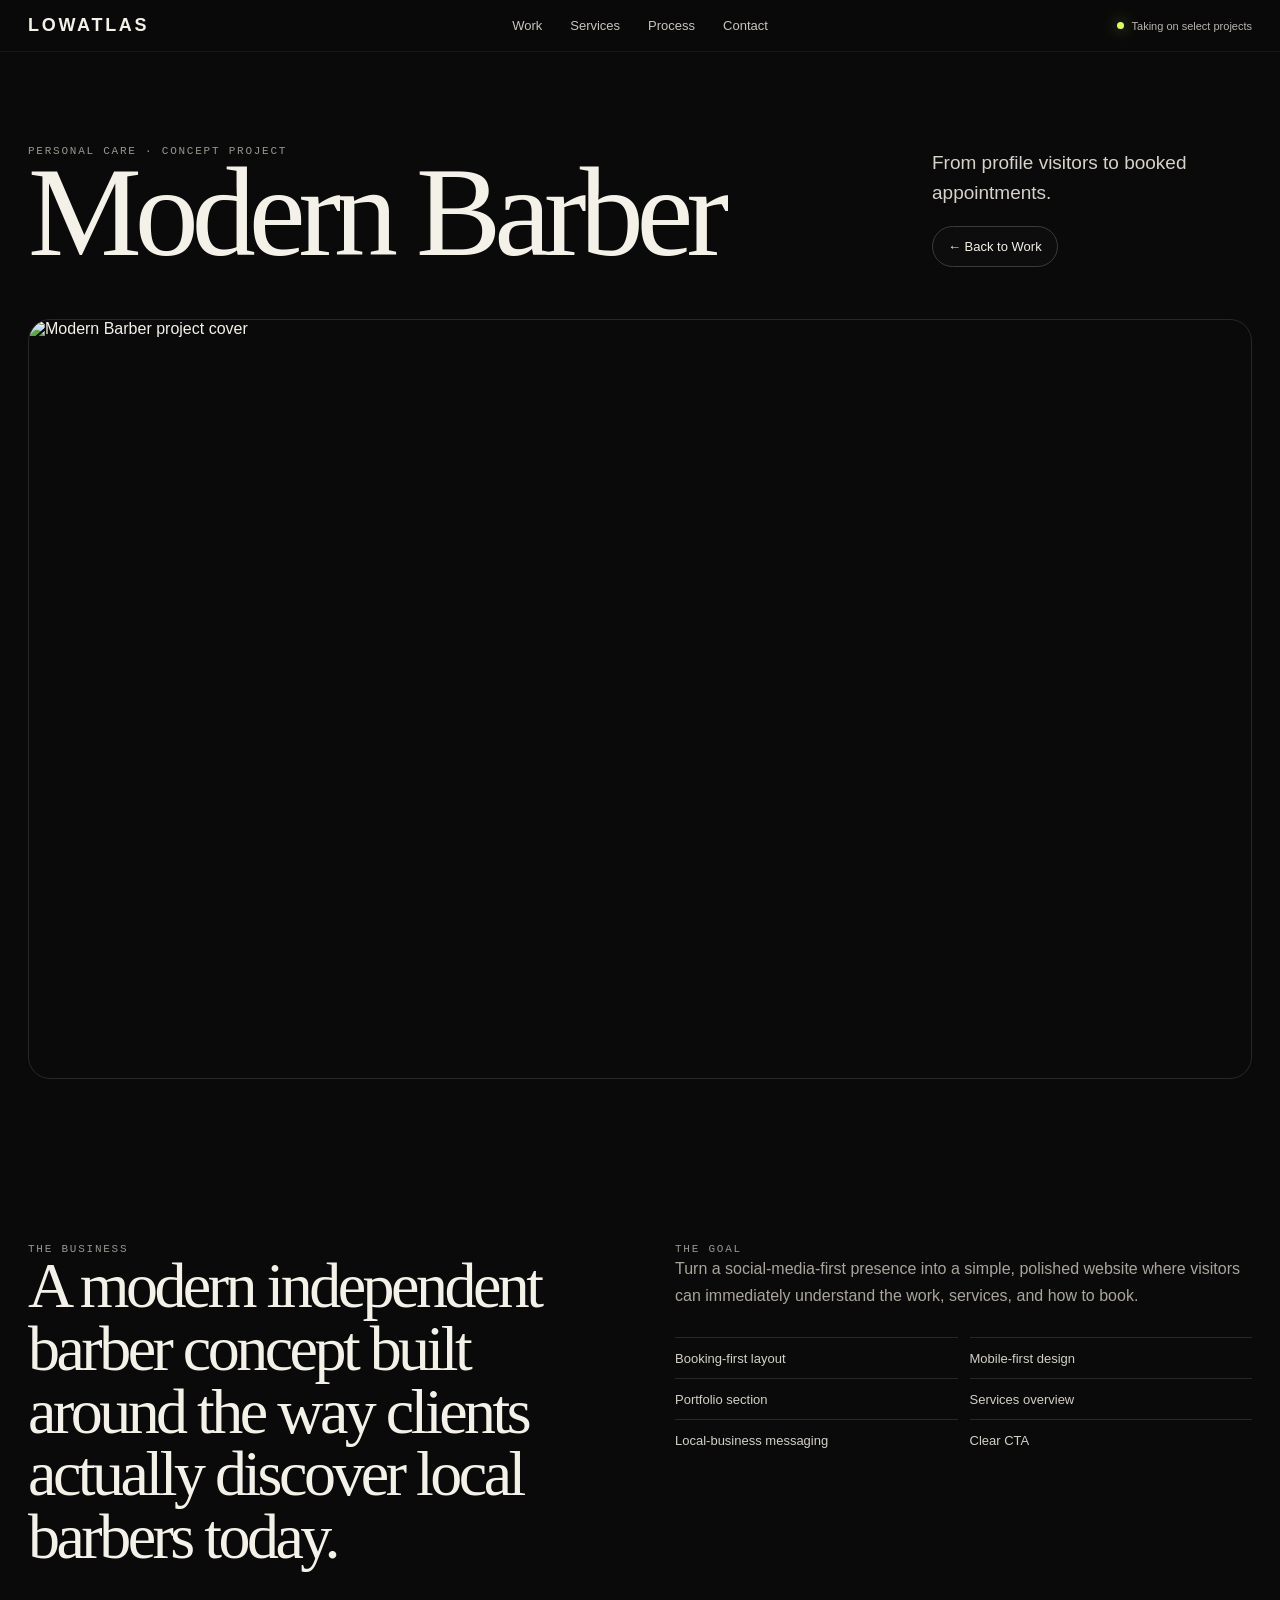
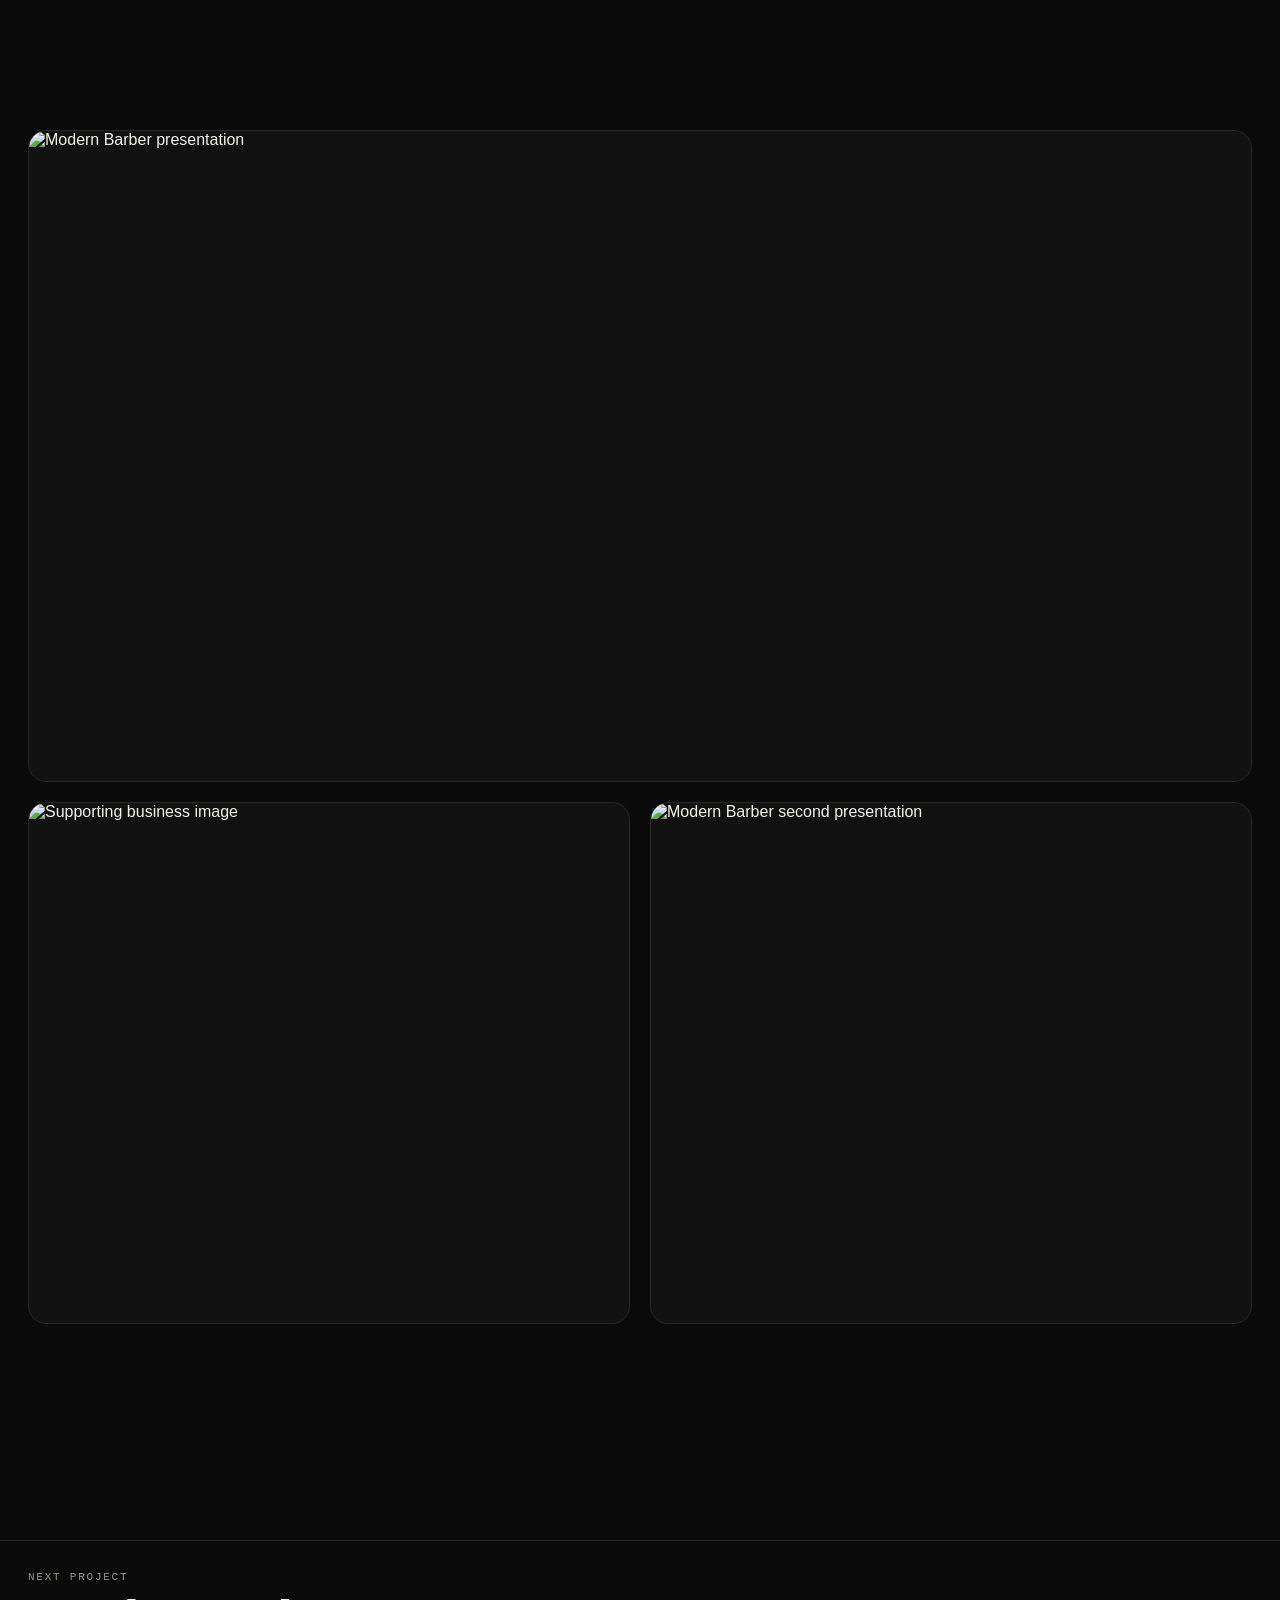
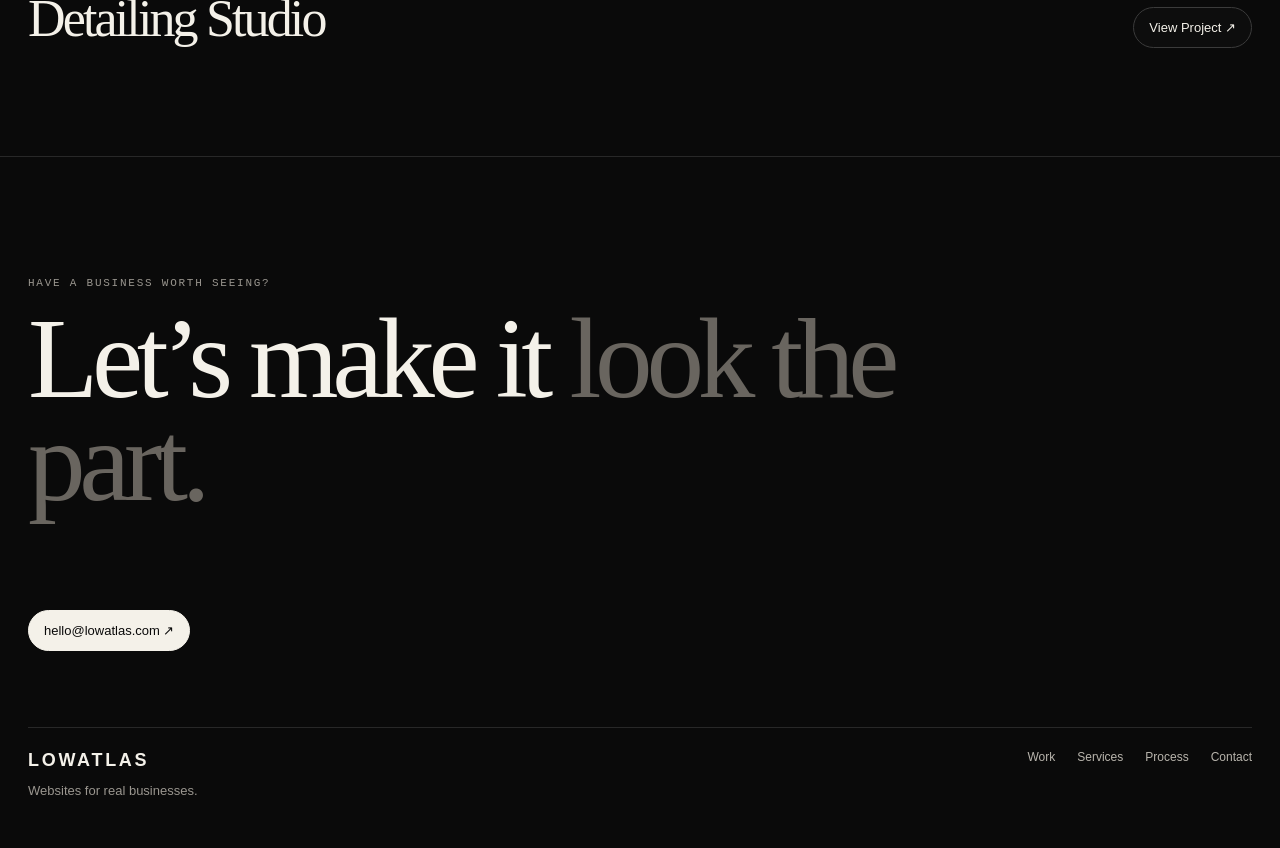
==== barber.html @ fb327a21 "Add files via upload" ====
<!doctype html><html lang="en"><head><meta charset="utf-8"><meta name="viewport" content="width=device-width,initial-scale=1"><meta name="description" content="Modern Barber — Lowatlas project case study."><title>Modern Barber — Lowatlas</title><link rel="stylesheet" href="../styles.css"></head><body>
<nav><div class="navinner"><a class="brand" href="../index.html">LOWATLAS</a><div class="navlinks"><a href="../index.html#work">Work</a><a href="../index.html#services">Services</a><a href="../index.html#process">Process</a><a href="../index.html#contact">Contact</a></div><div class="status"><span class="dot"></span>Taking on select projects</div></div></nav>
<main><header class="project-hero"><div class="wrap"><div class="project-top"><div><div class="eyebrow mono">Personal Care · Concept project</div><h1>Modern Barber</h1></div><div><p>From profile visitors to booked appointments.</p><div class="ctas"><a class="btn" href="../index.html#work">← Back to Work</a></div></div></div><div class="project-cover"><img src="https://images.unsplash.com/photo-1503951914875-452162b0f3f1?auto=format&fit=crop&w=1800&q=85" alt="Modern Barber project cover"></div></div></header>
<section class="section"><div class="wrap project-info"><div><div class="eyebrow mono">The business</div><h2>A modern independent barber concept built around the way clients actually discover local barbers today.</h2></div><div><div class="eyebrow mono">The goal</div><p>Turn a social-media-first presence into a simple, polished website where visitors can immediately understand the work, services, and how to book.</p><div class="detail-list"><div class="detail-item">Booking-first layout</div><div class="detail-item">Mobile-first design</div><div class="detail-item">Portfolio section</div><div class="detail-item">Services overview</div><div class="detail-item">Local-business messaging</div><div class="detail-item">Clear CTA</div></div></div></div></section>
<section class="section" style="padding-top:0"><div class="wrap gallery"><figure class="full"><img src="https://images.unsplash.com/photo-1503951914875-452162b0f3f1?auto=format&fit=crop&w=1800&q=85" alt="Modern Barber presentation"></figure><figure><img src="https://images.unsplash.com/photo-1497366754035-f200968a6e72?auto=format&fit=crop&w=1800&q=85" alt="Supporting business image"></figure><figure><img src="https://images.unsplash.com/photo-1503951914875-452162b0f3f1?auto=format&fit=crop&w=1800&q=85" alt="Modern Barber second presentation"></figure></div></section>
<section class="section"><div class="wrap next-project"><div><div class="eyebrow mono">Next project</div><h3>Detailing Studio</h3></div><a class="btn" href="detailing.html">View Project ↗</a></div></section></main>
<footer class="cta-section"><div class="wrap"><div class="eyebrow mono" style="margin-bottom:18px">Have a business worth seeing?</div><h2 style="max-width:900px">Let’s make it <span>look the part.</span></h2><a class="btn primary" href="mailto:hello@lowatlas.com">hello@lowatlas.com ↗</a><div class="footer"><div><div class="brand">LOWATLAS</div><div class="small" style="margin-top:10px">Websites for real businesses.</div></div><div class="footerlinks"><a href="../index.html#work">Work</a><a href="../index.html#services">Services</a><a href="../index.html#process">Process</a><a href="../index.html#contact">Contact</a></div></div></div></footer><script src="../script.js"></script></body></html>
---- styles.css ----
:root{--bg:#0a0a0a;--panel:#111;--text:#f4f1e9;--muted:#9a968f;--line:#282828;--accent:#d9ff5a;--max:1320px}*{box-sizing:border-box}html{scroll-behavior:smooth}body{margin:0;background:var(--bg);color:var(--text);font-family:Inter,ui-sans-serif,-apple-system,BlinkMacSystemFont,"Segoe UI",sans-serif;overflow-x:hidden}a{color:inherit;text-decoration:none}img{max-width:100%;display:block}.wrap{max-width:var(--max);margin:auto;padding:0 28px}.mono{font-family:"SFMono-Regular",Consolas,"Liberation Mono",monospace;letter-spacing:.08em}.eyebrow{font-size:11px;text-transform:uppercase;color:var(--muted);letter-spacing:.16em}.btn{display:inline-flex;align-items:center;gap:10px;padding:12px 15px;border:1px solid #3b3b3b;border-radius:999px;background:#0d0d0d;font-size:13px;transition:.25s}.btn:hover{transform:translateY(-2px);border-color:#6d6d6d}.btn.primary{background:var(--text);color:#0a0a0a;border-color:var(--text)}.section{padding:108px 0}.small{font-size:13px;color:var(--muted);line-height:1.6}h1,h2,h3,p{margin-top:0}h1,h2,h3{letter-spacing:-.055em}nav{position:fixed;inset:0 0 auto 0;z-index:40;background:rgba(10,10,10,.82);backdrop-filter:blur(14px);border-bottom:1px solid rgba(255,255,255,.06)}.navinner{max-width:var(--max);margin:auto;padding:15px 28px;display:grid;grid-template-columns:1fr auto 1fr;align-items:center}.brand{font-size:18px;font-weight:800;letter-spacing:.15em}.navlinks{display:flex;gap:28px;font-size:13px;color:#c9c5bd}.status{justify-self:end;font-size:11px;color:#b9b5ad;display:flex;gap:8px;align-items:center}.dot{width:7px;height:7px;border-radius:50%;background:var(--accent);box-shadow:0 0 15px rgba(217,255,90,.6)}.hero{min-height:88svh;display:flex;align-items:flex-end;padding:150px 0 60px;position:relative;overflow:hidden}.hero::before{content:"";position:absolute;inset:0;background:radial-gradient(circle at 76% 28%,rgba(255,255,255,.08),transparent 18%),linear-gradient(to right,#181818 1px,transparent 1px),linear-gradient(to bottom,#181818 1px,transparent 1px);background-size:auto,72px 72px,72px 72px;opacity:.30;mask-image:linear-gradient(to bottom,rgba(0,0,0,.2),#000)}.hero-grid{width:100%;position:relative;z-index:1;display:grid;grid-template-columns:1fr 360px;gap:80px;align-items:end}.hero h1{font-family:Georgia,"Times New Roman",serif;font-weight:500;font-size:clamp(66px,9.6vw,142px);line-height:.87;max-width:920px;margin:0}.hero h1 span{color:#6d6962}.hero-side p{font-size:20px;line-height:1.5;color:#d8d4cb;margin-bottom:26px}.ctas{display:flex;gap:10px;flex-wrap:wrap}.intro-grid{display:grid;grid-template-columns:220px 1fr;gap:44px;align-items:start}.intro-grid h2{font-family:Georgia,"Times New Roman",serif;font-weight:500;font-size:clamp(42px,6vw,82px);line-height:.95;max-width:900px}.work-grid{display:grid;grid-template-columns:repeat(12,1fr);gap:20px}.project-card{position:relative;overflow:hidden;border:1px solid var(--line);border-radius:20px;background:var(--panel);min-height:520px;display:flex;flex-direction:column;transition:.25s}.project-card:hover{transform:translateY(-4px);border-color:#4f4f4f}.project-card.featured{grid-column:span 12;min-height:650px}.project-card.half{grid-column:span 6}.project-card.full{grid-column:span 12;min-height:560px}.card-media{position:relative;flex:1;min-height:370px;overflow:hidden}.card-media img{width:100%;height:100%;object-fit:cover;transition:transform .6s ease,filter .35s ease;filter:saturate(.9) contrast(1.02)}.project-card:hover .card-media img{transform:scale(1.025);filter:saturate(1)}.card-overlay{position:absolute;inset:0;background:linear-gradient(to top,rgba(0,0,0,.48),transparent 45%);pointer-events:none}.card-ui{position:absolute;right:24px;bottom:22px;width:min(43%,540px);min-width:300px;border:1px solid rgba(255,255,255,.2);background:rgba(8,8,8,.92);border-radius:14px;overflow:hidden;box-shadow:0 22px 70px rgba(0,0,0,.45)}.browserbar{height:30px;border-bottom:1px solid #252525;display:flex;align-items:center;gap:5px;padding:0 10px}.browserbar span{width:6px;height:6px;border-radius:50%;background:#454545}.ui-inner{padding:18px 20px 22px}.ui-inner .uibrand{font-size:10px;letter-spacing:.13em;color:#aaa}.ui-inner h4{font-family:Georgia,"Times New Roman",serif;font-size:clamp(24px,3.4vw,42px);line-height:.98;letter-spacing:-.045em;margin:18px 0 12px}.ui-line{height:5px;background:#292929;border-radius:999px;margin-top:7px}.ui-line.short{width:58%}.card-meta{display:grid;grid-template-columns:1.4fr .7fr auto;gap:24px;align-items:end;padding:22px 24px;border-top:1px solid var(--line)}.card-meta h3{font-family:Georgia,"Times New Roman",serif;font-size:34px;font-weight:500;margin:4px 0 0}.kicker{font-size:10px;color:var(--muted);text-transform:uppercase;letter-spacing:.13em}.live{color:#d9ff5a}.card-arrow{width:42px;height:42px;border:1px solid #343434;border-radius:50%;display:flex;align-items:center;justify-content:center;font-size:18px}.project-card:hover .card-arrow{border-color:#727272}.services{border-top:1px solid var(--line)}.service{display:grid;grid-template-columns:70px 1fr 1fr;gap:28px;padding:30px 0;border-bottom:1px solid var(--line)}.service h3{font-size:29px;margin:0}.service p{color:var(--muted);line-height:1.6;margin:0;max-width:560px}.steps{display:grid;grid-template-columns:repeat(4,1fr);border:1px solid var(--line);border-radius:20px;overflow:hidden}.step{min-height:245px;padding:26px;border-right:1px solid var(--line);display:flex;flex-direction:column;justify-content:space-between}.step:last-child{border-right:0}.step h3{font-size:24px;margin-bottom:8px}.step p{font-size:13px;color:var(--muted);line-height:1.55;margin:0}.cta-section{padding:120px 0 46px;border-top:1px solid var(--line)}.cta-section h2{font-family:Georgia,"Times New Roman",serif;font-size:clamp(58px,9vw,126px);line-height:.9;font-weight:500;max-width:1050px}.cta-section h2 span{color:#69655f}.footer{display:grid;grid-template-columns:1fr auto;gap:30px;border-top:1px solid var(--line);padding:22px 0 0;margin-top:76px;align-items:start}.footerlinks{display:flex;gap:22px;font-size:12px;color:#b8b4ac}.project-hero{padding:145px 0 56px}.project-top{display:grid;grid-template-columns:1fr 320px;gap:70px;align-items:end}.project-top h1{font-family:Georgia,"Times New Roman",serif;font-size:clamp(70px,10vw,145px);line-height:.86;font-weight:500;margin-bottom:0}.project-top p{font-size:19px;line-height:1.55;color:#d7d2ca}.project-cover{margin-top:52px;border:1px solid var(--line);border-radius:22px;overflow:hidden;height:min(66vw,760px);min-height:480px}.project-cover img{width:100%;height:100%;object-fit:cover}.project-info{display:grid;grid-template-columns:1fr 1fr;gap:70px}.project-info h2{font-family:Georgia,"Times New Roman",serif;font-size:clamp(42px,5vw,72px);font-weight:500;line-height:.98}.project-info p{color:#aaa59c;line-height:1.7;font-size:16px}.detail-list{display:grid;grid-template-columns:1fr 1fr;gap:12px;margin-top:28px}.detail-item{border-top:1px solid var(--line);padding-top:13px;font-size:13px;color:#d4d0c8}.gallery{display:grid;grid-template-columns:1fr 1fr;gap:20px}.gallery figure{margin:0;border:1px solid var(--line);border-radius:18px;overflow:hidden;background:#111}.gallery img{width:100%;height:520px;object-fit:cover}.gallery figure.full{grid-column:1/-1}.gallery figure.full img{height:650px}.next-project{display:grid;grid-template-columns:1fr auto;align-items:end;border-top:1px solid var(--line);padding-top:30px}.next-project h3{font-family:Georgia,"Times New Roman",serif;font-weight:500;font-size:52px;margin:6px 0 0}@media(max-width:900px){.navinner{grid-template-columns:1fr auto}.navlinks{display:none}.hero-grid,.intro-grid,.project-top,.project-info{grid-template-columns:1fr}.hero{min-height:820px}.hero-side{max-width:560px}.project-card.half{grid-column:span 12}.card-ui{width:52%}.service{grid-template-columns:55px 1fr}.service p{grid-column:2}.steps{grid-template-columns:1fr 1fr}.step:nth-child(2){border-right:0}.step{border-bottom:1px solid var(--line)}.gallery{grid-template-columns:1fr}.gallery figure.full{grid-column:auto}}@media(max-width:580px){.wrap,.navinner{padding-left:18px;padding-right:18px}.hero h1{font-size:60px}.section{padding:82px 0}.status{display:none}.project-card.featured,.project-card.full,.project-card.half{min-height:520px}.card-media{min-height:350px}.card-ui{right:12px;bottom:12px;width:68%;min-width:0}.card-meta{grid-template-columns:1fr auto}.card-meta>div:nth-child(2){display:none}.service{grid-template-columns:1fr}.service p{grid-column:auto}.steps{grid-template-columns:1fr}.step{border-right:0}.project-cover{height:520px}.detail-list{grid-template-columns:1fr}.gallery img,.gallery figure.full img{height:430px}.footer{grid-template-columns:1fr}.footerlinks{flex-wrap:wrap}}
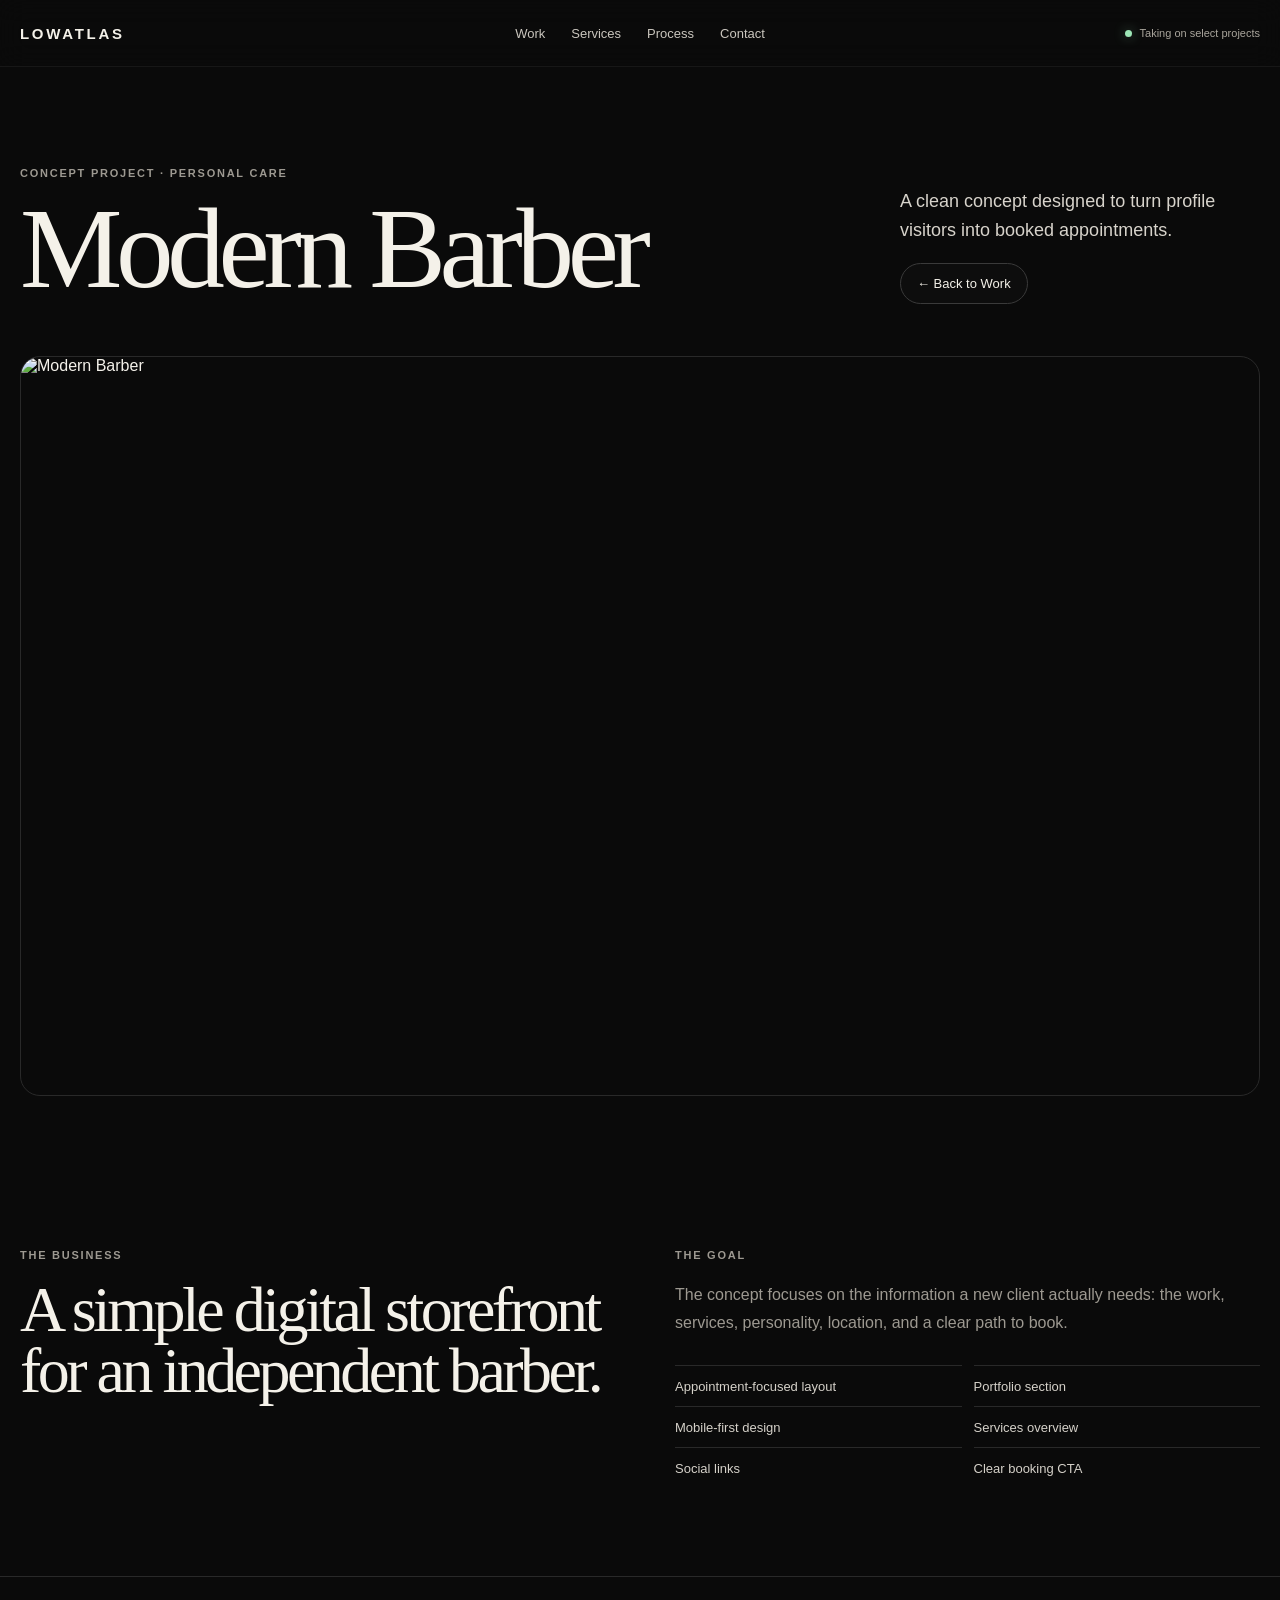
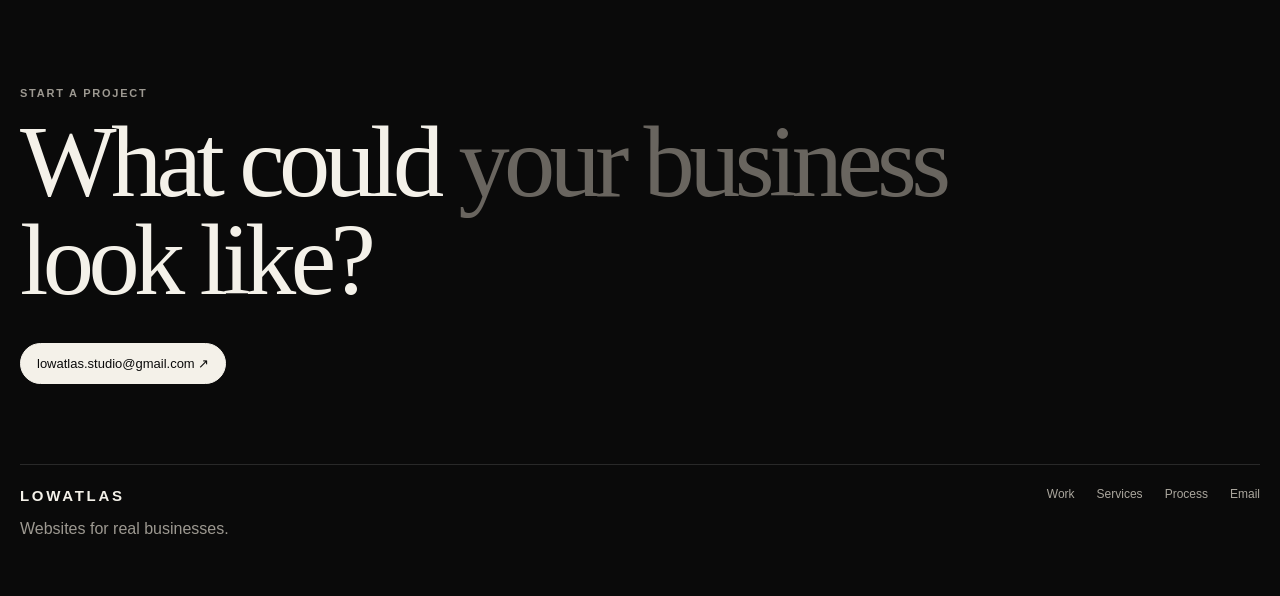
==== commit 3f266170: "Add files via upload" ====
--- a/barber.html
+++ b/barber.html
@@ -1,7 +1 @@
-<!doctype html><html lang="en"><head><meta charset="utf-8"><meta name="viewport" content="width=device-width,initial-scale=1"><meta name="description" content="Modern Barber — Lowatlas project case study."><title>Modern Barber — Lowatlas</title><link rel="stylesheet" href="../styles.css"></head><body>
-<nav><div class="navinner"><a class="brand" href="../index.html">LOWATLAS</a><div class="navlinks"><a href="../index.html#work">Work</a><a href="../index.html#services">Services</a><a href="../index.html#process">Process</a><a href="../index.html#contact">Contact</a></div><div class="status"><span class="dot"></span>Taking on select projects</div></div></nav>
-<main><header class="project-hero"><div class="wrap"><div class="project-top"><div><div class="eyebrow mono">Personal Care · Concept project</div><h1>Modern Barber</h1></div><div><p>From profile visitors to booked appointments.</p><div class="ctas"><a class="btn" href="../index.html#work">← Back to Work</a></div></div></div><div class="project-cover"><img src="https://images.unsplash.com/photo-1503951914875-452162b0f3f1?auto=format&fit=crop&w=1800&q=85" alt="Modern Barber project cover"></div></div></header>
-<section class="section"><div class="wrap project-info"><div><div class="eyebrow mono">The business</div><h2>A modern independent barber concept built around the way clients actually discover local barbers today.</h2></div><div><div class="eyebrow mono">The goal</div><p>Turn a social-media-first presence into a simple, polished website where visitors can immediately understand the work, services, and how to book.</p><div class="detail-list"><div class="detail-item">Booking-first layout</div><div class="detail-item">Mobile-first design</div><div class="detail-item">Portfolio section</div><div class="detail-item">Services overview</div><div class="detail-item">Local-business messaging</div><div class="detail-item">Clear CTA</div></div></div></div></section>
-<section class="section" style="padding-top:0"><div class="wrap gallery"><figure class="full"><img src="https://images.unsplash.com/photo-1503951914875-452162b0f3f1?auto=format&fit=crop&w=1800&q=85" alt="Modern Barber presentation"></figure><figure><img src="https://images.unsplash.com/photo-1497366754035-f200968a6e72?auto=format&fit=crop&w=1800&q=85" alt="Supporting business image"></figure><figure><img src="https://images.unsplash.com/photo-1503951914875-452162b0f3f1?auto=format&fit=crop&w=1800&q=85" alt="Modern Barber second presentation"></figure></div></section>
-<section class="section"><div class="wrap next-project"><div><div class="eyebrow mono">Next project</div><h3>Detailing Studio</h3></div><a class="btn" href="detailing.html">View Project ↗</a></div></section></main>
-<footer class="cta-section"><div class="wrap"><div class="eyebrow mono" style="margin-bottom:18px">Have a business worth seeing?</div><h2 style="max-width:900px">Let’s make it <span>look the part.</span></h2><a class="btn primary" href="mailto:hello@lowatlas.com">hello@lowatlas.com ↗</a><div class="footer"><div><div class="brand">LOWATLAS</div><div class="small" style="margin-top:10px">Websites for real businesses.</div></div><div class="footerlinks"><a href="../index.html#work">Work</a><a href="../index.html#services">Services</a><a href="../index.html#process">Process</a><a href="../index.html#contact">Contact</a></div></div></div></footer><script src="../script.js"></script></body></html>
+<!doctype html><html lang="en"><head><meta charset="utf-8"><meta name="viewport" content="width=device-width,initial-scale=1"><title>Modern Barber — Lowatlas</title><link rel="stylesheet" href="styles.css"></head><body><header class="site-header"><div class="container nav"><a class="brand" href="index.html">LOWATLAS</a><nav class="nav__links"><a href="index.html#work">Work</a><a href="index.html#services">Services</a><a href="index.html#process">Process</a><a href="index.html#contact">Contact</a></nav><div class="nav__status"><span class="status-dot"></span>Taking on select projects</div></div></header><main><section class="project-hero"><div class="container"><div class="project-hero__grid"><div><p class="eyebrow">Concept Project · Personal Care</p><h1 class="display project-hero__title">Modern Barber</h1></div><div><p class="project-hero__intro">A clean concept designed to turn profile visitors into booked appointments.</p><div class="hero__actions"><a class="btn" href="index.html#work">← Back to Work</a></div></div></div><div class="project-cover"><img src="https://images.unsplash.com/photo-1503951914875-452162b0f3f1?auto=format&fit=crop&w=1800&q=85" alt="Modern Barber"></div></div></section><section class="section"><div class="container case-grid"><div><p class="eyebrow">The business</p><h2 class="display">A simple digital storefront for an independent barber.</h2></div><div><p class="eyebrow">The goal</p><p>The concept focuses on the information a new client actually needs: the work, services, personality, location, and a clear path to book.</p><div class="case-list"><div>Appointment-focused layout</div><div>Portfolio section</div><div>Mobile-first design</div><div>Services overview</div><div>Social links</div><div>Clear booking CTA</div></div></div></div></section></main><footer id="contact" class="contact"><div class="container"><p class="eyebrow">Start a project</p><h2 class="display contact__title">What could <span>your business</span> look like?</h2><a class="btn btn--light" href="mailto:lowatlas.studio@gmail.com">lowatlas.studio@gmail.com ↗</a><div class="footer"><div><div class="brand">LOWATLAS</div><p class="muted">Websites for real businesses.</p></div><div class="footer__links"><a href="index.html#work">Work</a><a href="index.html#services">Services</a><a href="index.html#process">Process</a><a href="mailto:lowatlas.studio@gmail.com">Email</a></div></div></div></footer><script src="script.js"></script></body></html>
--- a/styles.css
+++ b/styles.css
@@ -1 +1,137 @@
-:root{--bg:#0a0a0a;--panel:#111;--text:#f4f1e9;--muted:#9a968f;--line:#282828;--accent:#d9ff5a;--max:1320px}*{box-sizing:border-box}html{scroll-behavior:smooth}body{margin:0;background:var(--bg);color:var(--text);font-family:Inter,ui-sans-serif,-apple-system,BlinkMacSystemFont,"Segoe UI",sans-serif;overflow-x:hidden}a{color:inherit;text-decoration:none}img{max-width:100%;display:block}.wrap{max-width:var(--max);margin:auto;padding:0 28px}.mono{font-family:"SFMono-Regular",Consolas,"Liberation Mono",monospace;letter-spacing:.08em}.eyebrow{font-size:11px;text-transform:uppercase;color:var(--muted);letter-spacing:.16em}.btn{display:inline-flex;align-items:center;gap:10px;padding:12px 15px;border:1px solid #3b3b3b;border-radius:999px;background:#0d0d0d;font-size:13px;transition:.25s}.btn:hover{transform:translateY(-2px);border-color:#6d6d6d}.btn.primary{background:var(--text);color:#0a0a0a;border-color:var(--text)}.section{padding:108px 0}.small{font-size:13px;color:var(--muted);line-height:1.6}h1,h2,h3,p{margin-top:0}h1,h2,h3{letter-spacing:-.055em}nav{position:fixed;inset:0 0 auto 0;z-index:40;background:rgba(10,10,10,.82);backdrop-filter:blur(14px);border-bottom:1px solid rgba(255,255,255,.06)}.navinner{max-width:var(--max);margin:auto;padding:15px 28px;display:grid;grid-template-columns:1fr auto 1fr;align-items:center}.brand{font-size:18px;font-weight:800;letter-spacing:.15em}.navlinks{display:flex;gap:28px;font-size:13px;color:#c9c5bd}.status{justify-self:end;font-size:11px;color:#b9b5ad;display:flex;gap:8px;align-items:center}.dot{width:7px;height:7px;border-radius:50%;background:var(--accent);box-shadow:0 0 15px rgba(217,255,90,.6)}.hero{min-height:88svh;display:flex;align-items:flex-end;padding:150px 0 60px;position:relative;overflow:hidden}.hero::before{content:"";position:absolute;inset:0;background:radial-gradient(circle at 76% 28%,rgba(255,255,255,.08),transparent 18%),linear-gradient(to right,#181818 1px,transparent 1px),linear-gradient(to bottom,#181818 1px,transparent 1px);background-size:auto,72px 72px,72px 72px;opacity:.30;mask-image:linear-gradient(to bottom,rgba(0,0,0,.2),#000)}.hero-grid{width:100%;position:relative;z-index:1;display:grid;grid-template-columns:1fr 360px;gap:80px;align-items:end}.hero h1{font-family:Georgia,"Times New Roman",serif;font-weight:500;font-size:clamp(66px,9.6vw,142px);line-height:.87;max-width:920px;margin:0}.hero h1 span{color:#6d6962}.hero-side p{font-size:20px;line-height:1.5;color:#d8d4cb;margin-bottom:26px}.ctas{display:flex;gap:10px;flex-wrap:wrap}.intro-grid{display:grid;grid-template-columns:220px 1fr;gap:44px;align-items:start}.intro-grid h2{font-family:Georgia,"Times New Roman",serif;font-weight:500;font-size:clamp(42px,6vw,82px);line-height:.95;max-width:900px}.work-grid{display:grid;grid-template-columns:repeat(12,1fr);gap:20px}.project-card{position:relative;overflow:hidden;border:1px solid var(--line);border-radius:20px;background:var(--panel);min-height:520px;display:flex;flex-direction:column;transition:.25s}.project-card:hover{transform:translateY(-4px);border-color:#4f4f4f}.project-card.featured{grid-column:span 12;min-height:650px}.project-card.half{grid-column:span 6}.project-card.full{grid-column:span 12;min-height:560px}.card-media{position:relative;flex:1;min-height:370px;overflow:hidden}.card-media img{width:100%;height:100%;object-fit:cover;transition:transform .6s ease,filter .35s ease;filter:saturate(.9) contrast(1.02)}.project-card:hover .card-media img{transform:scale(1.025);filter:saturate(1)}.card-overlay{position:absolute;inset:0;background:linear-gradient(to top,rgba(0,0,0,.48),transparent 45%);pointer-events:none}.card-ui{position:absolute;right:24px;bottom:22px;width:min(43%,540px);min-width:300px;border:1px solid rgba(255,255,255,.2);background:rgba(8,8,8,.92);border-radius:14px;overflow:hidden;box-shadow:0 22px 70px rgba(0,0,0,.45)}.browserbar{height:30px;border-bottom:1px solid #252525;display:flex;align-items:center;gap:5px;padding:0 10px}.browserbar span{width:6px;height:6px;border-radius:50%;background:#454545}.ui-inner{padding:18px 20px 22px}.ui-inner .uibrand{font-size:10px;letter-spacing:.13em;color:#aaa}.ui-inner h4{font-family:Georgia,"Times New Roman",serif;font-size:clamp(24px,3.4vw,42px);line-height:.98;letter-spacing:-.045em;margin:18px 0 12px}.ui-line{height:5px;background:#292929;border-radius:999px;margin-top:7px}.ui-line.short{width:58%}.card-meta{display:grid;grid-template-columns:1.4fr .7fr auto;gap:24px;align-items:end;padding:22px 24px;border-top:1px solid var(--line)}.card-meta h3{font-family:Georgia,"Times New Roman",serif;font-size:34px;font-weight:500;margin:4px 0 0}.kicker{font-size:10px;color:var(--muted);text-transform:uppercase;letter-spacing:.13em}.live{color:#d9ff5a}.card-arrow{width:42px;height:42px;border:1px solid #343434;border-radius:50%;display:flex;align-items:center;justify-content:center;font-size:18px}.project-card:hover .card-arrow{border-color:#727272}.services{border-top:1px solid var(--line)}.service{display:grid;grid-template-columns:70px 1fr 1fr;gap:28px;padding:30px 0;border-bottom:1px solid var(--line)}.service h3{font-size:29px;margin:0}.service p{color:var(--muted);line-height:1.6;margin:0;max-width:560px}.steps{display:grid;grid-template-columns:repeat(4,1fr);border:1px solid var(--line);border-radius:20px;overflow:hidden}.step{min-height:245px;padding:26px;border-right:1px solid var(--line);display:flex;flex-direction:column;justify-content:space-between}.step:last-child{border-right:0}.step h3{font-size:24px;margin-bottom:8px}.step p{font-size:13px;color:var(--muted);line-height:1.55;margin:0}.cta-section{padding:120px 0 46px;border-top:1px solid var(--line)}.cta-section h2{font-family:Georgia,"Times New Roman",serif;font-size:clamp(58px,9vw,126px);line-height:.9;font-weight:500;max-width:1050px}.cta-section h2 span{color:#69655f}.footer{display:grid;grid-template-columns:1fr auto;gap:30px;border-top:1px solid var(--line);padding:22px 0 0;margin-top:76px;align-items:start}.footerlinks{display:flex;gap:22px;font-size:12px;color:#b8b4ac}.project-hero{padding:145px 0 56px}.project-top{display:grid;grid-template-columns:1fr 320px;gap:70px;align-items:end}.project-top h1{font-family:Georgia,"Times New Roman",serif;font-size:clamp(70px,10vw,145px);line-height:.86;font-weight:500;margin-bottom:0}.project-top p{font-size:19px;line-height:1.55;color:#d7d2ca}.project-cover{margin-top:52px;border:1px solid var(--line);border-radius:22px;overflow:hidden;height:min(66vw,760px);min-height:480px}.project-cover img{width:100%;height:100%;object-fit:cover}.project-info{display:grid;grid-template-columns:1fr 1fr;gap:70px}.project-info h2{font-family:Georgia,"Times New Roman",serif;font-size:clamp(42px,5vw,72px);font-weight:500;line-height:.98}.project-info p{color:#aaa59c;line-height:1.7;font-size:16px}.detail-list{display:grid;grid-template-columns:1fr 1fr;gap:12px;margin-top:28px}.detail-item{border-top:1px solid var(--line);padding-top:13px;font-size:13px;color:#d4d0c8}.gallery{display:grid;grid-template-columns:1fr 1fr;gap:20px}.gallery figure{margin:0;border:1px solid var(--line);border-radius:18px;overflow:hidden;background:#111}.gallery img{width:100%;height:520px;object-fit:cover}.gallery figure.full{grid-column:1/-1}.gallery figure.full img{height:650px}.next-project{display:grid;grid-template-columns:1fr auto;align-items:end;border-top:1px solid var(--line);padding-top:30px}.next-project h3{font-family:Georgia,"Times New Roman",serif;font-weight:500;font-size:52px;margin:6px 0 0}@media(max-width:900px){.navinner{grid-template-columns:1fr auto}.navlinks{display:none}.hero-grid,.intro-grid,.project-top,.project-info{grid-template-columns:1fr}.hero{min-height:820px}.hero-side{max-width:560px}.project-card.half{grid-column:span 12}.card-ui{width:52%}.service{grid-template-columns:55px 1fr}.service p{grid-column:2}.steps{grid-template-columns:1fr 1fr}.step:nth-child(2){border-right:0}.step{border-bottom:1px solid var(--line)}.gallery{grid-template-columns:1fr}.gallery figure.full{grid-column:auto}}@media(max-width:580px){.wrap,.navinner{padding-left:18px;padding-right:18px}.hero h1{font-size:60px}.section{padding:82px 0}.status{display:none}.project-card.featured,.project-card.full,.project-card.half{min-height:520px}.card-media{min-height:350px}.card-ui{right:12px;bottom:12px;width:68%;min-width:0}.card-meta{grid-template-columns:1fr auto}.card-meta>div:nth-child(2){display:none}.service{grid-template-columns:1fr}.service p{grid-column:auto}.steps{grid-template-columns:1fr}.step{border-right:0}.project-cover{height:520px}.detail-list{grid-template-columns:1fr}.gallery img,.gallery figure.full img{height:430px}.footer{grid-template-columns:1fr}.footerlinks{flex-wrap:wrap}}
+
+:root {
+  --bg: #0a0a0a;
+  --surface: #111111;
+  --text: #f4f1e9;
+  --muted: #9d9991;
+  --line: #292929;
+  --max-width: 1280px;
+  --radius: 20px;
+}
+
+* { box-sizing: border-box; }
+html { scroll-behavior: smooth; }
+body { margin: 0; background: var(--bg); color: var(--text); font-family: Inter, -apple-system, BlinkMacSystemFont, "Segoe UI", sans-serif; }
+a { color: inherit; text-decoration: none; }
+img { width: 100%; display: block; }
+.container { width: min(calc(100% - 40px), var(--max-width)); margin: 0 auto; }
+.section { padding: 100px 0; }
+.eyebrow { margin: 0 0 14px; color: var(--muted); font-size: 11px; font-weight: 700; letter-spacing: .16em; text-transform: uppercase; }
+.display { margin: 0; font-family: Georgia, "Times New Roman", serif; font-weight: 500; letter-spacing: -.055em; line-height: .96; }
+.muted { color: var(--muted); }
+.btn { display: inline-flex; align-items: center; gap: 8px; padding: 12px 16px; border: 1px solid #3a3a3a; border-radius: 999px; background: #0d0d0d; font-size: 13px; transition: .18s ease; }
+.btn:hover { transform: translateY(-2px); border-color: #707070; }
+.btn--light { background: var(--text); color: #0a0a0a; border-color: var(--text); }
+
+/* NAV */
+.site-header { position: sticky; top: 0; z-index: 50; border-bottom: 1px solid rgba(255,255,255,.06); background: rgba(10,10,10,.9); backdrop-filter: blur(14px); }
+.nav { min-height: 66px; display: grid; grid-template-columns: 1fr auto 1fr; align-items: center; gap: 24px; }
+.brand { font-size: 15px; font-weight: 800; letter-spacing: .18em; }
+.nav__links { display: flex; gap: 26px; font-size: 13px; color: #cac6be; }
+.nav__status { justify-self: end; display: flex; align-items: center; gap: 8px; color: #aaa69d; font-size: 11px; }
+.status-dot { width: 7px; height: 7px; border-radius: 50%; background: #9de6b6; box-shadow: 0 0 12px rgba(157,230,182,.45); }
+
+/* HERO */
+.hero { padding: 120px 0 80px; }
+.hero__layout { display: grid; grid-template-columns: minmax(0,1fr) 360px; gap: 80px; align-items: end; }
+.hero__title { max-width: 900px; font-size: clamp(60px,9vw,126px); }
+.hero__title span { color: #6d6962; }
+.hero__copy { margin: 0 0 26px; color: #d8d4cb; font-size: 19px; line-height: 1.55; }
+.hero__actions { display: flex; gap: 10px; flex-wrap: wrap; }
+
+/* SECTION HEADERS */
+.section-heading { display: grid; grid-template-columns: 190px minmax(0,1fr); gap: 40px; align-items: start; margin-bottom: 50px; }
+.section-heading__title { max-width: 900px; font-size: clamp(42px,6vw,78px); }
+
+/* PROJECTS */
+.project-grid { display: grid; grid-template-columns: repeat(12,1fr); gap: 18px; }
+.project-card { grid-column: span 6; overflow: hidden; border: 1px solid var(--line); border-radius: var(--radius); background: var(--surface); transition: .18s ease; }
+.project-card--featured { grid-column: span 12; }
+.project-card:hover { transform: translateY(-4px); border-color: #4a4a4a; }
+.project-card__visual { position: relative; min-height: 430px; padding: 36px; display: flex; align-items: end; overflow: hidden; }
+.project-card--featured .project-card__visual { min-height: 610px; }
+.project-card__photo { position: absolute; inset: 0; height: 100%; object-fit: cover; filter: brightness(.64) saturate(.82); transition: .3s ease; }
+.project-card:hover .project-card__photo { transform: scale(1.015); filter: brightness(.72) saturate(.92); }
+.project-card__shade { position: absolute; inset: 0; background: linear-gradient(180deg,rgba(0,0,0,.12),rgba(0,0,0,.16) 45%,rgba(0,0,0,.78)); }
+.project-card__content { position: relative; z-index: 2; width: min(100%,560px); }
+.project-card__meta { padding: 22px 24px 24px; display: grid; grid-template-columns: 1fr auto; gap: 24px; align-items: end; border-top: 1px solid var(--line); }
+.project-card__type { margin-bottom: 6px; color: var(--muted); font-size: 10px; letter-spacing: .12em; text-transform: uppercase; }
+.project-card__type--live { color: #a9e7bc; }
+.project-card__title { margin: 0; font-family: Georgia,"Times New Roman",serif; font-size: 31px; font-weight: 500; letter-spacing: -.035em; }
+.project-card__arrow { width: 42px; height: 42px; display: grid; place-items: center; border: 1px solid #383838; border-radius: 50%; font-size: 17px; }
+
+/* BROWSER PREVIEW */
+.browser-preview { position: absolute; z-index: 3; right: 28px; top: 50%; transform: translateY(-50%); width: min(45%,560px); overflow: hidden; border: 1px solid rgba(255,255,255,.2); border-radius: 14px; background: #0d0d0d; box-shadow: 0 28px 80px rgba(0,0,0,.46); }
+.browser-preview__bar { height: 32px; padding: 0 10px; display: flex; align-items: center; gap: 6px; border-bottom: 1px solid #242424; }
+.browser-preview__bar span { width: 6px; height: 6px; border-radius: 50%; background: #505050; }
+.browser-preview__screen { position: relative; min-height: 260px; background: #111; }
+.browser-preview__screen img { position: absolute; inset: 0; height: 100%; object-fit: cover; opacity: .4; }
+.browser-preview__overlay { position: absolute; inset: 0; padding: 28px; display: flex; flex-direction: column; justify-content: space-between; background: linear-gradient(90deg,rgba(5,5,5,.92),rgba(5,5,5,.28)); }
+.preview-brand { font-size: 10px; font-weight: 800; letter-spacing: .12em; }
+.preview-title { max-width: 360px; margin: 0; font-family: Georgia,"Times New Roman",serif; font-size: clamp(26px,3vw,42px); line-height: .98; letter-spacing: -.04em; }
+.preview-button { width: fit-content; padding: 8px 11px; border-radius: 999px; background: #f1eee6; color: #111; font-size: 10px; font-weight: 700; }
+
+/* SERVICES */
+.service-list { border-top: 1px solid var(--line); }
+.service-row { padding: 28px 0; display: grid; grid-template-columns: 70px 1fr 1fr; gap: 28px; border-bottom: 1px solid var(--line); }
+.service-row h3 { margin: 0; font-size: 28px; letter-spacing: -.035em; }
+.service-row p { max-width: 560px; margin: 0; color: var(--muted); line-height: 1.6; }
+
+/* PROCESS */
+.process-grid { display: grid; grid-template-columns: repeat(4,1fr); overflow: hidden; border: 1px solid var(--line); border-radius: var(--radius); }
+.process-step { min-height: 240px; padding: 26px; display: flex; flex-direction: column; justify-content: space-between; border-right: 1px solid var(--line); }
+.process-step:last-child { border-right: 0; }
+.process-step h3 { margin: 0 0 8px; font-size: 23px; letter-spacing: -.035em; }
+.process-step p { margin: 0; color: var(--muted); font-size: 13px; line-height: 1.55; }
+
+/* CONTACT */
+.contact { padding: 110px 0 42px; border-top: 1px solid var(--line); }
+.contact__title { max-width: 950px; margin-bottom: 34px; font-size: clamp(58px,8vw,112px); }
+.contact__title span { color: #69655f; }
+.footer { margin-top: 80px; padding-top: 22px; display: grid; grid-template-columns: 1fr auto; gap: 30px; border-top: 1px solid var(--line); }
+.footer__links { display: flex; gap: 22px; color: #aaa69d; font-size: 12px; }
+
+/* DETAIL PAGES */
+.project-hero { padding: 100px 0 50px; }
+.project-hero__grid { display: grid; grid-template-columns: minmax(0,1fr) 360px; gap: 70px; align-items: end; }
+.project-hero__title { font-size: clamp(62px,9vw,126px); }
+.project-hero__intro { color: #d7d3cb; font-size: 18px; line-height: 1.6; }
+.project-cover { margin-top: 52px; height: min(68vw,740px); overflow: hidden; border: 1px solid var(--line); border-radius: var(--radius); }
+.project-cover img { height: 100%; object-fit: cover; filter: saturate(.9); }
+.case-grid { display: grid; grid-template-columns: 1fr 1fr; gap: 70px; }
+.case-grid h2 { font-size: clamp(42px,5vw,68px); }
+.case-grid p { color: var(--muted); line-height: 1.75; }
+.case-list { margin-top: 28px; display: grid; grid-template-columns: 1fr 1fr; gap: 12px; }
+.case-list div { padding-top: 13px; border-top: 1px solid var(--line); color: #d5d1c9; font-size: 13px; }
+
+@media (max-width: 900px) {
+  .nav { grid-template-columns: 1fr auto; }
+  .nav__links { display: none; }
+  .hero__layout,.section-heading,.project-hero__grid,.case-grid { grid-template-columns: 1fr; }
+  .hero__layout { gap: 44px; }
+  .project-card { grid-column: span 12; }
+  .browser-preview { width: 52%; }
+  .service-row { grid-template-columns: 50px 1fr; }
+  .service-row p { grid-column: 2; }
+  .process-grid { grid-template-columns: 1fr 1fr; }
+  .process-step:nth-child(2) { border-right: 0; }
+  .process-step { border-bottom: 1px solid var(--line); }
+}
+
+@media (max-width: 600px) {
+  .container { width: min(calc(100% - 28px),var(--max-width)); }
+  .section { padding: 78px 0; }
+  .nav__status { display: none; }
+  .hero { padding-top: 90px; }
+  .hero__title { font-size: 58px; }
+  .project-card__visual,.project-card--featured .project-card__visual { min-height: 520px; padding: 22px; }
+  .browser-preview { top: 24px; right: 14px; transform: none; width: 72%; }
+  .browser-preview__screen { min-height: 210px; }
+  .service-row { grid-template-columns: 1fr; }
+  .service-row p { grid-column: auto; }
+  .process-grid { grid-template-columns: 1fr; }
+  .process-step { border-right: 0; }
+  .footer { grid-template-columns: 1fr; }
+  .footer__links { flex-wrap: wrap; }
+  .case-list { grid-template-columns: 1fr; }
+}
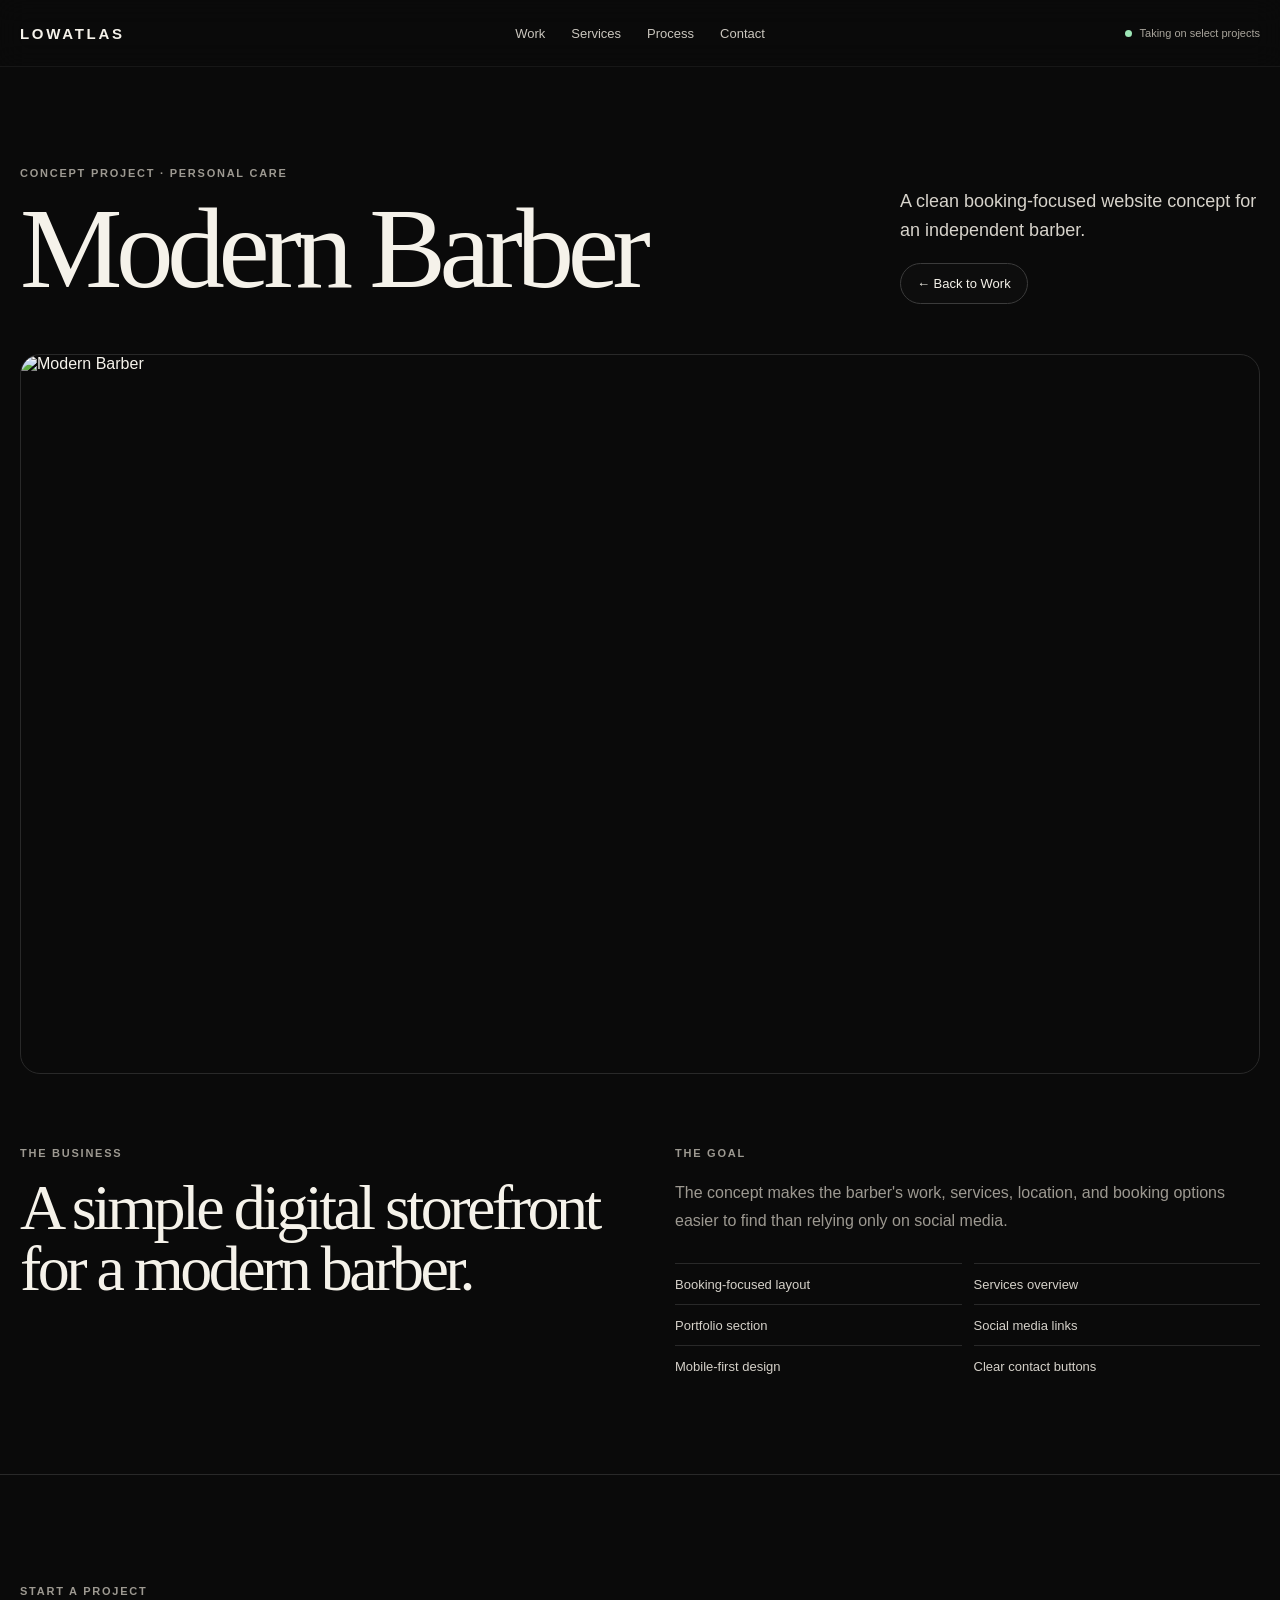
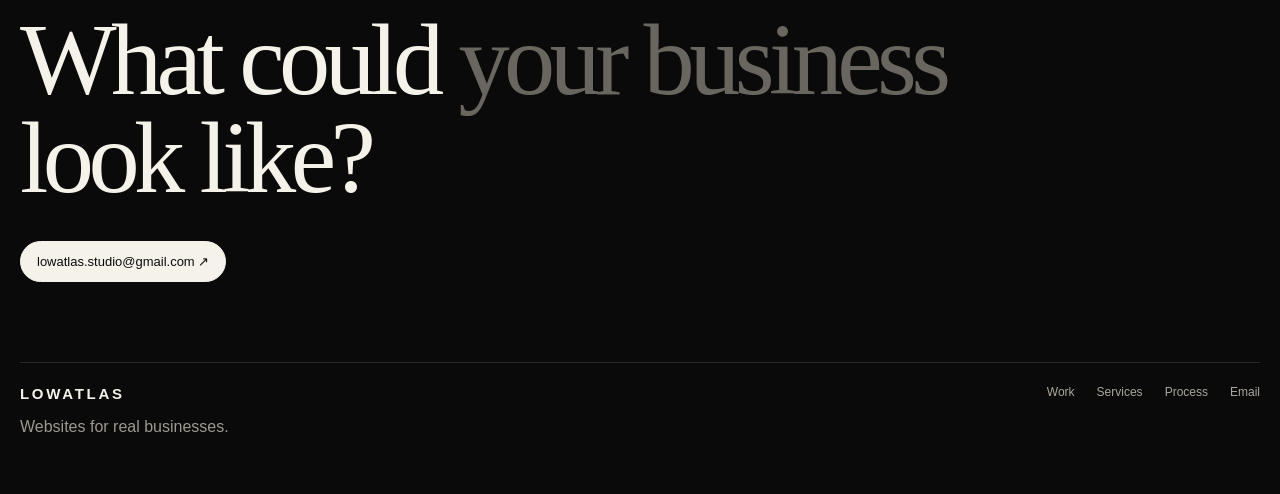
==== commit 3ded95f6: "Add files via upload" ====
--- a/barber.html
+++ b/barber.html
@@ -1 +1,270 @@
-<!doctype html><html lang="en"><head><meta charset="utf-8"><meta name="viewport" content="width=device-width,initial-scale=1"><title>Modern Barber — Lowatlas</title><link rel="stylesheet" href="styles.css"></head><body><header class="site-header"><div class="container nav"><a class="brand" href="index.html">LOWATLAS</a><nav class="nav__links"><a href="index.html#work">Work</a><a href="index.html#services">Services</a><a href="index.html#process">Process</a><a href="index.html#contact">Contact</a></nav><div class="nav__status"><span class="status-dot"></span>Taking on select projects</div></div></header><main><section class="project-hero"><div class="container"><div class="project-hero__grid"><div><p class="eyebrow">Concept Project · Personal Care</p><h1 class="display project-hero__title">Modern Barber</h1></div><div><p class="project-hero__intro">A clean concept designed to turn profile visitors into booked appointments.</p><div class="hero__actions"><a class="btn" href="index.html#work">← Back to Work</a></div></div></div><div class="project-cover"><img src="https://images.unsplash.com/photo-1503951914875-452162b0f3f1?auto=format&fit=crop&w=1800&q=85" alt="Modern Barber"></div></div></section><section class="section"><div class="container case-grid"><div><p class="eyebrow">The business</p><h2 class="display">A simple digital storefront for an independent barber.</h2></div><div><p class="eyebrow">The goal</p><p>The concept focuses on the information a new client actually needs: the work, services, personality, location, and a clear path to book.</p><div class="case-list"><div>Appointment-focused layout</div><div>Portfolio section</div><div>Mobile-first design</div><div>Services overview</div><div>Social links</div><div>Clear booking CTA</div></div></div></div></section></main><footer id="contact" class="contact"><div class="container"><p class="eyebrow">Start a project</p><h2 class="display contact__title">What could <span>your business</span> look like?</h2><a class="btn btn--light" href="mailto:lowatlas.studio@gmail.com">lowatlas.studio@gmail.com ↗</a><div class="footer"><div><div class="brand">LOWATLAS</div><p class="muted">Websites for real businesses.</p></div><div class="footer__links"><a href="index.html#work">Work</a><a href="index.html#services">Services</a><a href="index.html#process">Process</a><a href="mailto:lowatlas.studio@gmail.com">Email</a></div></div></div></footer><script src="script.js"></script></body></html>+<!DOCTYPE html>
+<html lang="en">
+
+<head>
+
+  <meta charset="UTF-8">
+
+  <meta
+    name="viewport"
+    content="width=device-width, initial-scale=1.0"
+  >
+
+  <title>
+    Modern Barber — Lowatlas
+  </title>
+
+  <link
+    rel="stylesheet"
+    href="styles.css"
+  >
+
+</head>
+
+
+<body>
+
+
+  
+<header class="site-header">
+
+  <div class="container nav">
+
+    <a class="brand" href="index.html">
+      LOWATLAS
+    </a>
+
+    <nav class="nav__links" aria-label="Main navigation">
+
+      <a href="index.html#work">
+        Work
+      </a>
+
+      <a href="index.html#services">
+        Services
+      </a>
+
+      <a href="index.html#process">
+        Process
+      </a>
+
+      <a href="index.html#contact">
+        Contact
+      </a>
+
+    </nav>
+
+    <div class="nav__status">
+
+      <span class="status-dot"></span>
+
+      Taking on select projects
+
+    </div>
+
+  </div>
+
+</header>
+
+
+
+  <main>
+
+
+    <!-- =====================================================
+         PROJECT HEADER
+         ===================================================== -->
+
+    <section class="project-page">
+
+      <div class="container">
+
+
+        <div class="project-page__header">
+
+          <div>
+
+            <p class="eyebrow">
+              Concept Project · Personal Care
+            </p>
+
+            <h1 class="display project-page__title">
+              Modern Barber
+            </h1>
+
+          </div>
+
+
+          <div>
+
+            <p class="project-page__intro">
+              A clean booking-focused website concept for an independent barber.
+            </p>
+
+            <div class="hero__buttons">
+
+              
+
+              <a
+                class="button"
+                href="index.html#work"
+              >
+                ← Back to Work
+              </a>
+
+            </div>
+
+          </div>
+
+        </div>
+
+
+
+        <!-- MAIN PROJECT IMAGE -->
+
+        <div class="project-page__image">
+
+          <img
+            src="https://images.unsplash.com/photo-1503951914875-452162b0f3f1?auto=format&fit=crop&w=1800&q=85"
+            alt="Modern Barber"
+          >
+
+        </div>
+
+
+
+        <!-- PROJECT DETAILS -->
+
+        <div class="project-page__details">
+
+          <div>
+
+            <p class="eyebrow">
+              The business
+            </p>
+
+            <h2 class="display">
+              A simple digital storefront for a modern barber.
+            </h2>
+
+          </div>
+
+
+          <div>
+
+            <p class="eyebrow">
+              The goal
+            </p>
+
+            <p>
+              The concept makes the barber's work, services, location, and booking options easier to find than relying only on social media.
+            </p>
+
+            <div class="project-page__list">
+
+        <div>
+          Booking-focused layout
+        </div>
+        <div>
+          Services overview
+        </div>
+        <div>
+          Portfolio section
+        </div>
+        <div>
+          Social media links
+        </div>
+        <div>
+          Mobile-first design
+        </div>
+        <div>
+          Clear contact buttons
+        </div>
+
+            </div>
+
+          </div>
+
+        </div>
+
+
+      </div>
+
+    </section>
+
+
+  </main>
+
+
+
+  
+<footer id="contact" class="contact">
+
+  <div class="container">
+
+    <p class="eyebrow">
+      Start a project
+    </p>
+
+    <h2 class="display contact__title">
+      What could
+      <span>your business</span>
+      look like?
+    </h2>
+
+    <a
+      class="button button--primary"
+      href="mailto:lowatlas.studio@gmail.com"
+    >
+      lowatlas.studio@gmail.com ↗
+    </a>
+
+    <div class="footer">
+
+      <div>
+
+        <div class="brand">
+          LOWATLAS
+        </div>
+
+        <p class="muted">
+          Websites for real businesses.
+        </p>
+
+      </div>
+
+      <div class="footer__links">
+
+        <a href="index.html#work">
+          Work
+        </a>
+
+        <a href="index.html#services">
+          Services
+        </a>
+
+        <a href="index.html#process">
+          Process
+        </a>
+
+        <a href="mailto:lowatlas.studio@gmail.com">
+          Email
+        </a>
+
+      </div>
+
+    </div>
+
+  </div>
+
+</footer>
+
+
+
+
+  <script src="script.js"></script>
+
+
+</body>
+
+</html>
--- a/styles.css
+++ b/styles.css
@@ -1,137 +1,754 @@
+/* =========================================================
+   LOWATLAS — MAIN STYLESHEET
+   ========================================================= */
+
+
+/* =========================================================
+   1. BRAND COLORS / GLOBAL SETTINGS
+   ========================================================= */
 
 :root {
-  --bg: #0a0a0a;
+  --background: #0a0a0a;
   --surface: #111111;
-  --text: #f4f1e9;
+  --surface-light: #171717;
+  --text: #f5f2ea;
   --muted: #9d9991;
-  --line: #292929;
+  --border: #292929;
+  --accent: #b9dcff;
+
   --max-width: 1280px;
   --radius: 20px;
 }
 
-* { box-sizing: border-box; }
-html { scroll-behavior: smooth; }
-body { margin: 0; background: var(--bg); color: var(--text); font-family: Inter, -apple-system, BlinkMacSystemFont, "Segoe UI", sans-serif; }
-a { color: inherit; text-decoration: none; }
-img { width: 100%; display: block; }
-.container { width: min(calc(100% - 40px), var(--max-width)); margin: 0 auto; }
-.section { padding: 100px 0; }
-.eyebrow { margin: 0 0 14px; color: var(--muted); font-size: 11px; font-weight: 700; letter-spacing: .16em; text-transform: uppercase; }
-.display { margin: 0; font-family: Georgia, "Times New Roman", serif; font-weight: 500; letter-spacing: -.055em; line-height: .96; }
-.muted { color: var(--muted); }
-.btn { display: inline-flex; align-items: center; gap: 8px; padding: 12px 16px; border: 1px solid #3a3a3a; border-radius: 999px; background: #0d0d0d; font-size: 13px; transition: .18s ease; }
-.btn:hover { transform: translateY(-2px); border-color: #707070; }
-.btn--light { background: var(--text); color: #0a0a0a; border-color: var(--text); }
-
-/* NAV */
-.site-header { position: sticky; top: 0; z-index: 50; border-bottom: 1px solid rgba(255,255,255,.06); background: rgba(10,10,10,.9); backdrop-filter: blur(14px); }
-.nav { min-height: 66px; display: grid; grid-template-columns: 1fr auto 1fr; align-items: center; gap: 24px; }
-.brand { font-size: 15px; font-weight: 800; letter-spacing: .18em; }
-.nav__links { display: flex; gap: 26px; font-size: 13px; color: #cac6be; }
-.nav__status { justify-self: end; display: flex; align-items: center; gap: 8px; color: #aaa69d; font-size: 11px; }
-.status-dot { width: 7px; height: 7px; border-radius: 50%; background: #9de6b6; box-shadow: 0 0 12px rgba(157,230,182,.45); }
-
-/* HERO */
-.hero { padding: 120px 0 80px; }
-.hero__layout { display: grid; grid-template-columns: minmax(0,1fr) 360px; gap: 80px; align-items: end; }
-.hero__title { max-width: 900px; font-size: clamp(60px,9vw,126px); }
-.hero__title span { color: #6d6962; }
-.hero__copy { margin: 0 0 26px; color: #d8d4cb; font-size: 19px; line-height: 1.55; }
-.hero__actions { display: flex; gap: 10px; flex-wrap: wrap; }
-
-/* SECTION HEADERS */
-.section-heading { display: grid; grid-template-columns: 190px minmax(0,1fr); gap: 40px; align-items: start; margin-bottom: 50px; }
-.section-heading__title { max-width: 900px; font-size: clamp(42px,6vw,78px); }
-
-/* PROJECTS */
-.project-grid { display: grid; grid-template-columns: repeat(12,1fr); gap: 18px; }
-.project-card { grid-column: span 6; overflow: hidden; border: 1px solid var(--line); border-radius: var(--radius); background: var(--surface); transition: .18s ease; }
-.project-card--featured { grid-column: span 12; }
-.project-card:hover { transform: translateY(-4px); border-color: #4a4a4a; }
-.project-card__visual { position: relative; min-height: 430px; padding: 36px; display: flex; align-items: end; overflow: hidden; }
-.project-card--featured .project-card__visual { min-height: 610px; }
-.project-card__photo { position: absolute; inset: 0; height: 100%; object-fit: cover; filter: brightness(.64) saturate(.82); transition: .3s ease; }
-.project-card:hover .project-card__photo { transform: scale(1.015); filter: brightness(.72) saturate(.92); }
-.project-card__shade { position: absolute; inset: 0; background: linear-gradient(180deg,rgba(0,0,0,.12),rgba(0,0,0,.16) 45%,rgba(0,0,0,.78)); }
-.project-card__content { position: relative; z-index: 2; width: min(100%,560px); }
-.project-card__meta { padding: 22px 24px 24px; display: grid; grid-template-columns: 1fr auto; gap: 24px; align-items: end; border-top: 1px solid var(--line); }
-.project-card__type { margin-bottom: 6px; color: var(--muted); font-size: 10px; letter-spacing: .12em; text-transform: uppercase; }
-.project-card__type--live { color: #a9e7bc; }
-.project-card__title { margin: 0; font-family: Georgia,"Times New Roman",serif; font-size: 31px; font-weight: 500; letter-spacing: -.035em; }
-.project-card__arrow { width: 42px; height: 42px; display: grid; place-items: center; border: 1px solid #383838; border-radius: 50%; font-size: 17px; }
-
-/* BROWSER PREVIEW */
-.browser-preview { position: absolute; z-index: 3; right: 28px; top: 50%; transform: translateY(-50%); width: min(45%,560px); overflow: hidden; border: 1px solid rgba(255,255,255,.2); border-radius: 14px; background: #0d0d0d; box-shadow: 0 28px 80px rgba(0,0,0,.46); }
-.browser-preview__bar { height: 32px; padding: 0 10px; display: flex; align-items: center; gap: 6px; border-bottom: 1px solid #242424; }
-.browser-preview__bar span { width: 6px; height: 6px; border-radius: 50%; background: #505050; }
-.browser-preview__screen { position: relative; min-height: 260px; background: #111; }
-.browser-preview__screen img { position: absolute; inset: 0; height: 100%; object-fit: cover; opacity: .4; }
-.browser-preview__overlay { position: absolute; inset: 0; padding: 28px; display: flex; flex-direction: column; justify-content: space-between; background: linear-gradient(90deg,rgba(5,5,5,.92),rgba(5,5,5,.28)); }
-.preview-brand { font-size: 10px; font-weight: 800; letter-spacing: .12em; }
-.preview-title { max-width: 360px; margin: 0; font-family: Georgia,"Times New Roman",serif; font-size: clamp(26px,3vw,42px); line-height: .98; letter-spacing: -.04em; }
-.preview-button { width: fit-content; padding: 8px 11px; border-radius: 999px; background: #f1eee6; color: #111; font-size: 10px; font-weight: 700; }
-
-/* SERVICES */
-.service-list { border-top: 1px solid var(--line); }
-.service-row { padding: 28px 0; display: grid; grid-template-columns: 70px 1fr 1fr; gap: 28px; border-bottom: 1px solid var(--line); }
-.service-row h3 { margin: 0; font-size: 28px; letter-spacing: -.035em; }
-.service-row p { max-width: 560px; margin: 0; color: var(--muted); line-height: 1.6; }
-
-/* PROCESS */
-.process-grid { display: grid; grid-template-columns: repeat(4,1fr); overflow: hidden; border: 1px solid var(--line); border-radius: var(--radius); }
-.process-step { min-height: 240px; padding: 26px; display: flex; flex-direction: column; justify-content: space-between; border-right: 1px solid var(--line); }
-.process-step:last-child { border-right: 0; }
-.process-step h3 { margin: 0 0 8px; font-size: 23px; letter-spacing: -.035em; }
-.process-step p { margin: 0; color: var(--muted); font-size: 13px; line-height: 1.55; }
-
-/* CONTACT */
-.contact { padding: 110px 0 42px; border-top: 1px solid var(--line); }
-.contact__title { max-width: 950px; margin-bottom: 34px; font-size: clamp(58px,8vw,112px); }
-.contact__title span { color: #69655f; }
-.footer { margin-top: 80px; padding-top: 22px; display: grid; grid-template-columns: 1fr auto; gap: 30px; border-top: 1px solid var(--line); }
-.footer__links { display: flex; gap: 22px; color: #aaa69d; font-size: 12px; }
-
-/* DETAIL PAGES */
-.project-hero { padding: 100px 0 50px; }
-.project-hero__grid { display: grid; grid-template-columns: minmax(0,1fr) 360px; gap: 70px; align-items: end; }
-.project-hero__title { font-size: clamp(62px,9vw,126px); }
-.project-hero__intro { color: #d7d3cb; font-size: 18px; line-height: 1.6; }
-.project-cover { margin-top: 52px; height: min(68vw,740px); overflow: hidden; border: 1px solid var(--line); border-radius: var(--radius); }
-.project-cover img { height: 100%; object-fit: cover; filter: saturate(.9); }
-.case-grid { display: grid; grid-template-columns: 1fr 1fr; gap: 70px; }
-.case-grid h2 { font-size: clamp(42px,5vw,68px); }
-.case-grid p { color: var(--muted); line-height: 1.75; }
-.case-list { margin-top: 28px; display: grid; grid-template-columns: 1fr 1fr; gap: 12px; }
-.case-list div { padding-top: 13px; border-top: 1px solid var(--line); color: #d5d1c9; font-size: 13px; }
+
+/* =========================================================
+   2. RESET / GLOBAL STYLES
+   ========================================================= */
+
+* {
+  box-sizing: border-box;
+}
+
+html {
+  scroll-behavior: smooth;
+}
+
+body {
+  margin: 0;
+
+  background: var(--background);
+  color: var(--text);
+
+  font-family:
+    Inter,
+    -apple-system,
+    BlinkMacSystemFont,
+    "Segoe UI",
+    sans-serif;
+}
+
+a {
+  color: inherit;
+  text-decoration: none;
+}
+
+img {
+  display: block;
+  width: 100%;
+}
+
+.container {
+  width: min(calc(100% - 40px), var(--max-width));
+  margin: 0 auto;
+}
+
+.section {
+  padding: 100px 0;
+}
+
+.eyebrow {
+  margin: 0 0 14px;
+
+  color: var(--muted);
+
+  font-size: 11px;
+  font-weight: 700;
+  letter-spacing: 0.16em;
+  text-transform: uppercase;
+}
+
+.display {
+  margin: 0;
+
+  font-family:
+    Georgia,
+    "Times New Roman",
+    serif;
+
+  font-weight: 500;
+  letter-spacing: -0.055em;
+  line-height: 0.96;
+}
+
+.muted {
+  color: var(--muted);
+}
+
+
+/* =========================================================
+   3. BUTTONS
+   ========================================================= */
+
+.button {
+  display: inline-flex;
+  align-items: center;
+  justify-content: center;
+  gap: 8px;
+
+  padding: 12px 16px;
+
+  border: 1px solid #3b3b3b;
+  border-radius: 999px;
+
+  background: #0d0d0d;
+  color: var(--text);
+
+  font-size: 13px;
+
+  transition: 180ms ease;
+}
+
+.button:hover {
+  transform: translateY(-2px);
+  border-color: #747474;
+}
+
+.button--primary {
+  border-color: var(--text);
+
+  background: var(--text);
+  color: #0a0a0a;
+}
+
+.button--small {
+  padding: 10px 14px;
+  font-size: 12px;
+}
+
+
+/* =========================================================
+   4. NAVIGATION
+   ========================================================= */
+
+.site-header {
+  position: sticky;
+  top: 0;
+  z-index: 50;
+
+  border-bottom: 1px solid rgba(255, 255, 255, 0.06);
+
+  background: rgba(10, 10, 10, 0.9);
+
+  backdrop-filter: blur(14px);
+}
+
+.nav {
+  min-height: 66px;
+
+  display: grid;
+  grid-template-columns: 1fr auto 1fr;
+  align-items: center;
+
+  gap: 24px;
+}
+
+.brand {
+  font-size: 15px;
+  font-weight: 800;
+  letter-spacing: 0.18em;
+}
+
+.nav__links {
+  display: flex;
+  gap: 26px;
+
+  color: #cac6be;
+
+  font-size: 13px;
+}
+
+.nav__status {
+  justify-self: end;
+
+  display: flex;
+  align-items: center;
+  gap: 8px;
+
+  color: #aaa69d;
+
+  font-size: 11px;
+}
+
+.status-dot {
+  width: 7px;
+  height: 7px;
+
+  border-radius: 50%;
+
+  background: #9de6b6;
+}
+
+
+/* =========================================================
+   5. HERO
+   ========================================================= */
+
+.hero {
+  padding: 120px 0 80px;
+}
+
+.hero__layout {
+  display: grid;
+  grid-template-columns: minmax(0, 1fr) 360px;
+
+  gap: 80px;
+  align-items: end;
+}
+
+.hero__title {
+  max-width: 900px;
+
+  font-size: clamp(60px, 9vw, 126px);
+}
+
+.hero__title span {
+  color: #6d6962;
+}
+
+.hero__copy {
+  margin: 0 0 26px;
+
+  color: #d8d4cb;
+
+  font-size: 19px;
+  line-height: 1.55;
+}
+
+.hero__buttons {
+  display: flex;
+  gap: 10px;
+
+  flex-wrap: wrap;
+}
+
+
+/* =========================================================
+   6. SECTION HEADERS
+   ========================================================= */
+
+.section-heading {
+  display: grid;
+  grid-template-columns: 190px minmax(0, 1fr);
+
+  gap: 40px;
+
+  margin-bottom: 50px;
+}
+
+.section-heading__title {
+  max-width: 900px;
+
+  font-size: clamp(42px, 6vw, 78px);
+}
+
+
+/* =========================================================
+   7. PROJECT CARDS
+   ========================================================= */
+
+.project-grid {
+  display: grid;
+  grid-template-columns: repeat(12, 1fr);
+
+  gap: 18px;
+}
+
+.project-card {
+  grid-column: span 6;
+
+  overflow: hidden;
+
+  border: 1px solid var(--border);
+  border-radius: var(--radius);
+
+  background: var(--surface);
+}
+
+.project-card--featured {
+  grid-column: span 12;
+}
+
+.project-card__image-wrap {
+  position: relative;
+
+  min-height: 430px;
+
+  overflow: hidden;
+}
+
+.project-card--featured .project-card__image-wrap {
+  min-height: 580px;
+}
+
+.project-card__image {
+  position: absolute;
+  inset: 0;
+
+  height: 100%;
+
+  object-fit: cover;
+
+  filter:
+    brightness(0.67)
+    saturate(0.82);
+}
+
+.project-card__overlay {
+  position: absolute;
+  inset: 0;
+
+  background:
+    linear-gradient(
+      to top,
+      rgba(0, 0, 0, 0.78),
+      rgba(0, 0, 0, 0.08) 60%
+    );
+}
+
+.project-card__label {
+  position: absolute;
+  left: 24px;
+  bottom: 24px;
+
+  max-width: 520px;
+}
+
+.project-card__label h3 {
+  margin: 6px 0 0;
+
+  font-family:
+    Georgia,
+    "Times New Roman",
+    serif;
+
+  font-size: 34px;
+  font-weight: 500;
+  letter-spacing: -0.04em;
+}
+
+.project-card__body {
+  padding: 22px 24px 24px;
+}
+
+.project-card__description {
+  margin: 0 0 18px;
+
+  color: var(--muted);
+
+  line-height: 1.6;
+}
+
+.project-card__buttons {
+  display: flex;
+  gap: 10px;
+
+  flex-wrap: wrap;
+}
+
+.project-status {
+  color: var(--muted);
+
+  font-size: 10px;
+  letter-spacing: 0.12em;
+  text-transform: uppercase;
+}
+
+.project-status--live {
+  color: #a9e7bc;
+}
+
+
+/* =========================================================
+   8. SERVICE PACKAGES
+   ========================================================= */
+
+.package-grid {
+  display: grid;
+  grid-template-columns: repeat(2, 1fr);
+
+  gap: 18px;
+}
+
+.package-card {
+  padding: 30px;
+
+  border: 1px solid var(--border);
+  border-radius: var(--radius);
+
+  background: var(--surface);
+}
+
+.package-card--featured {
+  border-color: #464646;
+
+  background: var(--surface-light);
+}
+
+.package-card__top {
+  margin-bottom: 32px;
+}
+
+.package-card__name {
+  margin: 0 0 10px;
+
+  font-family:
+    Georgia,
+    "Times New Roman",
+    serif;
+
+  font-size: 38px;
+  font-weight: 500;
+  letter-spacing: -0.04em;
+}
+
+.package-card__description {
+  max-width: 520px;
+
+  color: var(--muted);
+
+  line-height: 1.6;
+}
+
+.package-list {
+  margin: 0 0 28px;
+  padding: 0;
+
+  list-style: none;
+}
+
+.package-list li {
+  padding: 13px 0;
+
+  border-top: 1px solid var(--border);
+
+  color: #d5d1c9;
+
+  font-size: 14px;
+}
+
+.package-list li::before {
+  content: "✓";
+
+  margin-right: 10px;
+
+  color: var(--accent);
+}
+
+
+/* =========================================================
+   9. MAINTENANCE
+   ========================================================= */
+
+.maintenance {
+  margin-top: 18px;
+  padding: 28px 30px;
+
+  display: grid;
+  grid-template-columns: 1fr 1fr;
+
+  gap: 40px;
+
+  border: 1px solid var(--border);
+  border-radius: var(--radius);
+
+  background: #0e0e0e;
+}
+
+.maintenance h3 {
+  margin: 0 0 10px;
+
+  font-size: 28px;
+  letter-spacing: -0.035em;
+}
+
+.maintenance p {
+  margin: 0;
+
+  color: var(--muted);
+
+  line-height: 1.6;
+}
+
+
+/* =========================================================
+   10. PROCESS
+   ========================================================= */
+
+.process-grid {
+  display: grid;
+  grid-template-columns: repeat(4, 1fr);
+
+  overflow: hidden;
+
+  border: 1px solid var(--border);
+  border-radius: var(--radius);
+}
+
+.process-step {
+  min-height: 235px;
+  padding: 26px;
+
+  display: flex;
+  flex-direction: column;
+  justify-content: space-between;
+
+  border-right: 1px solid var(--border);
+}
+
+.process-step:last-child {
+  border-right: 0;
+}
+
+.process-step h3 {
+  margin: 0 0 8px;
+
+  font-size: 23px;
+  letter-spacing: -0.035em;
+}
+
+.process-step p {
+  margin: 0;
+
+  color: var(--muted);
+
+  font-size: 13px;
+  line-height: 1.55;
+}
+
+
+/* =========================================================
+   11. CONTACT / FOOTER
+   ========================================================= */
+
+.contact {
+  padding: 110px 0 42px;
+
+  border-top: 1px solid var(--border);
+}
+
+.contact__title {
+  max-width: 950px;
+  margin-bottom: 34px;
+
+  font-size: clamp(58px, 8vw, 112px);
+}
+
+.contact__title span {
+  color: #69655f;
+}
+
+.footer {
+  margin-top: 80px;
+  padding-top: 22px;
+
+  display: grid;
+  grid-template-columns: 1fr auto;
+
+  gap: 30px;
+
+  border-top: 1px solid var(--border);
+}
+
+.footer__links {
+  display: flex;
+  gap: 22px;
+
+  color: #aaa69d;
+
+  font-size: 12px;
+}
+
+
+/* =========================================================
+   12. CONCEPT / PROJECT PAGES
+   ========================================================= */
+
+.project-page {
+  padding: 100px 0;
+}
+
+.project-page__header {
+  display: grid;
+  grid-template-columns: minmax(0, 1fr) 360px;
+
+  gap: 70px;
+  align-items: end;
+}
+
+.project-page__title {
+  font-size: clamp(62px, 9vw, 126px);
+}
+
+.project-page__intro {
+  color: #d7d3cb;
+
+  font-size: 18px;
+  line-height: 1.6;
+}
+
+.project-page__image {
+  margin-top: 50px;
+
+  height: min(68vw, 720px);
+
+  overflow: hidden;
+
+  border: 1px solid var(--border);
+  border-radius: var(--radius);
+}
+
+.project-page__image img {
+  height: 100%;
+
+  object-fit: cover;
+
+  filter: saturate(0.9);
+}
+
+.project-page__details {
+  margin-top: 70px;
+
+  display: grid;
+  grid-template-columns: 1fr 1fr;
+
+  gap: 70px;
+}
+
+.project-page__details h2 {
+  font-size: clamp(42px, 5vw, 68px);
+}
+
+.project-page__details p {
+  color: var(--muted);
+
+  line-height: 1.75;
+}
+
+.project-page__list {
+  margin-top: 28px;
+
+  display: grid;
+  grid-template-columns: 1fr 1fr;
+
+  gap: 12px;
+}
+
+.project-page__list div {
+  padding-top: 13px;
+
+  border-top: 1px solid var(--border);
+
+  color: #d5d1c9;
+
+  font-size: 13px;
+}
+
+
+/* =========================================================
+   13. MOBILE
+   ========================================================= */
 
 @media (max-width: 900px) {
-  .nav { grid-template-columns: 1fr auto; }
-  .nav__links { display: none; }
-  .hero__layout,.section-heading,.project-hero__grid,.case-grid { grid-template-columns: 1fr; }
-  .hero__layout { gap: 44px; }
-  .project-card { grid-column: span 12; }
-  .browser-preview { width: 52%; }
-  .service-row { grid-template-columns: 50px 1fr; }
-  .service-row p { grid-column: 2; }
-  .process-grid { grid-template-columns: 1fr 1fr; }
-  .process-step:nth-child(2) { border-right: 0; }
-  .process-step { border-bottom: 1px solid var(--line); }
+
+  .nav {
+    grid-template-columns: 1fr auto;
+  }
+
+  .nav__links {
+    display: none;
+  }
+
+  .hero__layout,
+  .section-heading,
+  .project-page__header,
+  .project-page__details,
+  .maintenance {
+    grid-template-columns: 1fr;
+  }
+
+  .project-card {
+    grid-column: span 12;
+  }
+
+  .package-grid {
+    grid-template-columns: 1fr;
+  }
+
+  .process-grid {
+    grid-template-columns: 1fr 1fr;
+  }
+
+  .process-step:nth-child(2) {
+    border-right: 0;
+  }
+
+  .process-step {
+    border-bottom: 1px solid var(--border);
+  }
+
 }
 
 @media (max-width: 600px) {
-  .container { width: min(calc(100% - 28px),var(--max-width)); }
-  .section { padding: 78px 0; }
-  .nav__status { display: none; }
-  .hero { padding-top: 90px; }
-  .hero__title { font-size: 58px; }
-  .project-card__visual,.project-card--featured .project-card__visual { min-height: 520px; padding: 22px; }
-  .browser-preview { top: 24px; right: 14px; transform: none; width: 72%; }
-  .browser-preview__screen { min-height: 210px; }
-  .service-row { grid-template-columns: 1fr; }
-  .service-row p { grid-column: auto; }
-  .process-grid { grid-template-columns: 1fr; }
-  .process-step { border-right: 0; }
-  .footer { grid-template-columns: 1fr; }
-  .footer__links { flex-wrap: wrap; }
-  .case-list { grid-template-columns: 1fr; }
-}
+
+  .container {
+    width: min(calc(100% - 28px), var(--max-width));
+  }
+
+  .section {
+    padding: 78px 0;
+  }
+
+  .nav__status {
+    display: none;
+  }
+
+  .hero__title {
+    font-size: 58px;
+  }
+
+  .project-card__image-wrap,
+  .project-card--featured .project-card__image-wrap {
+    min-height: 460px;
+  }
+
+  .process-grid {
+    grid-template-columns: 1fr;
+  }
+
+  .process-step {
+    border-right: 0;
+  }
+
+  .footer {
+    grid-template-columns: 1fr;
+  }
+
+  .footer__links {
+    flex-wrap: wrap;
+  }
+
+  .project-page__list {
+    grid-template-columns: 1fr;
+  }
+
+}
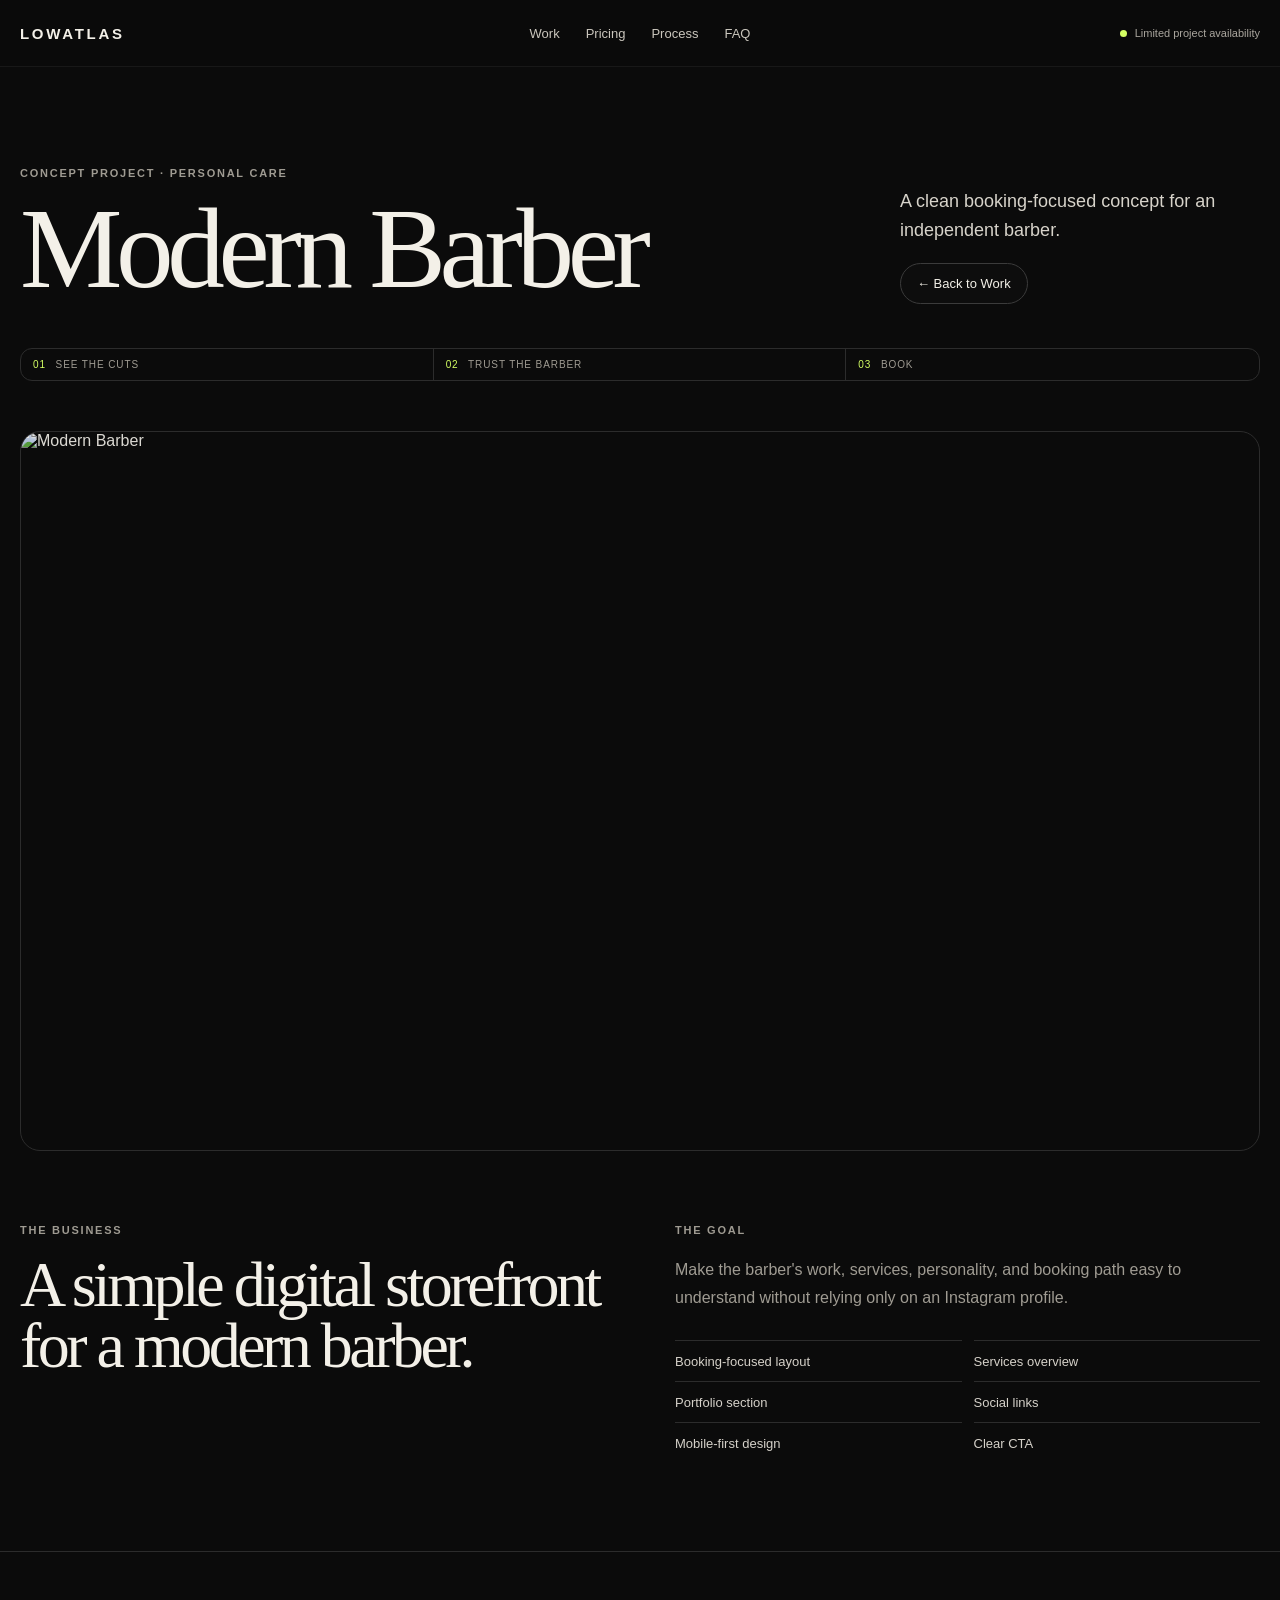
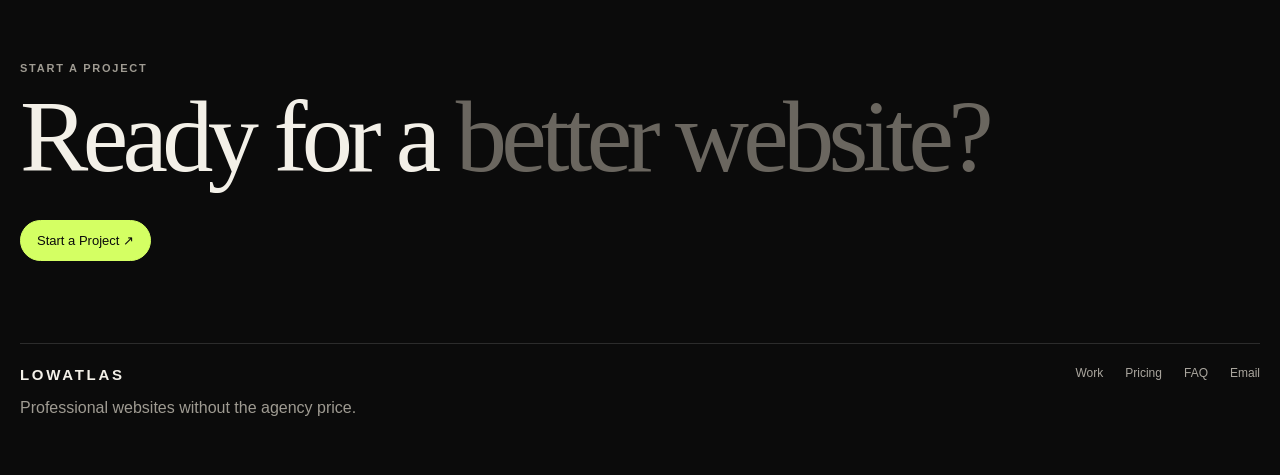
==== commit 075f1d33: "Add files via upload" ====
--- a/barber.html
+++ b/barber.html
@@ -1,270 +1,58 @@
 <!DOCTYPE html>
 <html lang="en">
-
 <head>
-
   <meta charset="UTF-8">
-
-  <meta
-    name="viewport"
-    content="width=device-width, initial-scale=1.0"
-  >
-
-  <title>
-    Modern Barber — Lowatlas
-  </title>
-
-  <link
-    rel="stylesheet"
-    href="styles.css"
-  >
-
+  <meta name="viewport" content="width=device-width, initial-scale=1.0">
+  <title>Modern Barber — Lowatlas</title>
+  <link rel="stylesheet" href="styles.css">
 </head>
-
-
 <body>
-
-
-  
 <header class="site-header">
-
   <div class="container nav">
-
-    <a class="brand" href="index.html">
-      LOWATLAS
-    </a>
-
+    <a class="brand" href="index.html">LOWATLAS</a>
     <nav class="nav__links" aria-label="Main navigation">
-
-      <a href="index.html#work">
-        Work
-      </a>
-
-      <a href="index.html#services">
-        Services
-      </a>
-
-      <a href="index.html#process">
-        Process
-      </a>
-
-      <a href="index.html#contact">
-        Contact
-      </a>
-
+      <a href="index.html#work">Work</a>
+      <a href="index.html#pricing">Pricing</a>
+      <a href="index.html#process">Process</a>
+      <a href="index.html#faq">FAQ</a>
     </nav>
-
-    <div class="nav__status">
-
-      <span class="status-dot"></span>
-
-      Taking on select projects
-
-    </div>
-
+    <div class="nav__status"><span class="status-dot"></span>Limited project availability</div>
   </div>
-
 </header>
-
-
-
-  <main>
-
-
-    <!-- =====================================================
-         PROJECT HEADER
-         ===================================================== -->
-
-    <section class="project-page">
-
-      <div class="container">
-
-
-        <div class="project-page__header">
-
-          <div>
-
-            <p class="eyebrow">
-              Concept Project · Personal Care
-            </p>
-
-            <h1 class="display project-page__title">
-              Modern Barber
-            </h1>
-
-          </div>
-
-
-          <div>
-
-            <p class="project-page__intro">
-              A clean booking-focused website concept for an independent barber.
-            </p>
-
-            <div class="hero__buttons">
-
-              
-
-              <a
-                class="button"
-                href="index.html#work"
-              >
-                ← Back to Work
-              </a>
-
-            </div>
-
-          </div>
-
-        </div>
-
-
-
-        <!-- MAIN PROJECT IMAGE -->
-
-        <div class="project-page__image">
-
-          <img
-            src="https://images.unsplash.com/photo-1503951914875-452162b0f3f1?auto=format&fit=crop&w=1800&q=85"
-            alt="Modern Barber"
-          >
-
-        </div>
-
-
-
-        <!-- PROJECT DETAILS -->
-
-        <div class="project-page__details">
-
-          <div>
-
-            <p class="eyebrow">
-              The business
-            </p>
-
-            <h2 class="display">
-              A simple digital storefront for a modern barber.
-            </h2>
-
-          </div>
-
-
-          <div>
-
-            <p class="eyebrow">
-              The goal
-            </p>
-
-            <p>
-              The concept makes the barber's work, services, location, and booking options easier to find than relying only on social media.
-            </p>
-
-            <div class="project-page__list">
-
-        <div>
-          Booking-focused layout
-        </div>
-        <div>
-          Services overview
-        </div>
-        <div>
-          Portfolio section
-        </div>
-        <div>
-          Social media links
-        </div>
-        <div>
-          Mobile-first design
-        </div>
-        <div>
-          Clear contact buttons
-        </div>
-
-            </div>
-
-          </div>
-
-        </div>
-
-
+<main>
+  <!-- PROJECT HEADER -->
+  <section class="project-page">
+    <div class="container">
+      <div class="project-page__header">
+        <div><p class="eyebrow">Concept Project · Personal Care</p><h1 class="display project-page__title">Modern Barber</h1></div>
+        <div><p class="project-page__intro">A clean booking-focused concept for an independent barber.</p><div class="hero__buttons"><a class="button" href="index.html#work">← Back to Work</a></div></div>
       </div>
 
-    </section>
+      <!-- LOWATLAS PROJECT PATH -->
+      <div class="project-signal" style="margin-top:44px;"><div class="project-signal__item"><span>01</span> See the cuts</div><div class="project-signal__item"><span>02</span> Trust the barber</div><div class="project-signal__item"><span>03</span> Book</div></div>
 
+      <!-- REAL PHOTOGRAPHY -->
+      <div class="project-page__image"><img src="https://images.unsplash.com/photo-1503951914875-452162b0f3f1?auto=format&fit=crop&w=1800&q=85" alt="Modern Barber"></div>
 
-  </main>
-
-
-
-  
+      <!-- PROJECT DETAILS -->
+      <div class="project-page__details">
+        <div><p class="eyebrow">The business</p><h2 class="display">A simple digital storefront for a modern barber.</h2></div>
+        <div><p class="eyebrow">The goal</p><p>Make the barber's work, services, personality, and booking path easy to understand without relying only on an Instagram profile.</p><div class="project-page__list"><div>Booking-focused layout</div><div>Services overview</div><div>Portfolio section</div><div>Social links</div><div>Mobile-first design</div><div>Clear CTA</div></div></div>
+      </div>
+    </div>
+  </section>
+</main>
 <footer id="contact" class="contact">
-
   <div class="container">
-
-    <p class="eyebrow">
-      Start a project
-    </p>
-
-    <h2 class="display contact__title">
-      What could
-      <span>your business</span>
-      look like?
-    </h2>
-
-    <a
-      class="button button--primary"
-      href="mailto:lowatlas.studio@gmail.com"
-    >
-      lowatlas.studio@gmail.com ↗
-    </a>
-
+    <p class="eyebrow">Start a project</p>
+    <h2 class="display contact__title">Ready for a <span>better website?</span></h2>
+    <a class="button button--accent" href="mailto:lowatlas.studio@gmail.com">Start a Project ↗</a>
     <div class="footer">
-
-      <div>
-
-        <div class="brand">
-          LOWATLAS
-        </div>
-
-        <p class="muted">
-          Websites for real businesses.
-        </p>
-
-      </div>
-
-      <div class="footer__links">
-
-        <a href="index.html#work">
-          Work
-        </a>
-
-        <a href="index.html#services">
-          Services
-        </a>
-
-        <a href="index.html#process">
-          Process
-        </a>
-
-        <a href="mailto:lowatlas.studio@gmail.com">
-          Email
-        </a>
-
-      </div>
-
+      <div><div class="brand">LOWATLAS</div><p class="muted">Professional websites without the agency price.</p></div>
+      <div class="footer__links"><a href="index.html#work">Work</a><a href="index.html#pricing">Pricing</a><a href="index.html#faq">FAQ</a><a href="mailto:lowatlas.studio@gmail.com">Email</a></div>
     </div>
-
   </div>
-
 </footer>
-
-
-
-
-  <script src="script.js"></script>
-
-
+<script src="script.js"></script>
 </body>
-
-</html>
+</html>
--- a/styles.css
+++ b/styles.css
@@ -1,754 +1,181 @@
 /* =========================================================
-   LOWATLAS — MAIN STYLESHEET
+   LOWATLAS — STYLES.CSS
+   Edit map:
+   01 Colors  02 Global  03 Nav  04 Hero  05 Signature
+   06 Work  07 Build  08 Pricing  09 Availability
+   10 Process  11 Care  12 FAQ  13 Footer  14 Project pages
    ========================================================= */
 
-
-/* =========================================================
-   1. BRAND COLORS / GLOBAL SETTINGS
-   ========================================================= */
-
+/* ==================== 01. COLORS ==================== */
 :root {
-  --background: #0a0a0a;
-  --surface: #111111;
-  --surface-light: #171717;
-  --text: #f5f2ea;
-  --muted: #9d9991;
-  --border: #292929;
-  --accent: #b9dcff;
-
-  --max-width: 1280px;
-  --radius: 20px;
+  --bg:#0b0b0b;
+  --surface:#111111;
+  --surface-2:#171717;
+  --text:#f3f0e8;
+  --muted:#9f9b92;
+  --border:#2c2c2c;
+  --accent:#d4ff63;
+  --max:1260px;
+  --radius:20px;
 }
 
+/* ==================== 02. GLOBAL ==================== */
+*{box-sizing:border-box}
+html{scroll-behavior:smooth}
+body{margin:0;background:var(--bg);color:var(--text);font-family:Inter,-apple-system,BlinkMacSystemFont,"Segoe UI",sans-serif}
+a{color:inherit;text-decoration:none}
+img{display:block;width:100%}
+button{font:inherit}
+.container{width:min(calc(100% - 40px),var(--max));margin:0 auto}
+.section{padding:104px 0}
+.display{margin:0;font-family:Georgia,"Times New Roman",serif;font-weight:500;letter-spacing:-.055em;line-height:.96}
+.eyebrow{margin:0 0 14px;color:var(--muted);font-size:11px;font-weight:700;letter-spacing:.16em;text-transform:uppercase}
+.muted{color:var(--muted)}
+.button{display:inline-flex;align-items:center;justify-content:center;gap:8px;padding:12px 16px;border:1px solid #3b3b3b;border-radius:999px;background:#0d0d0d;color:var(--text);font-size:13px;transition:.18s ease}
+.button:hover{transform:translateY(-2px);border-color:#777}
+.button--primary{background:var(--text);color:#0a0a0a;border-color:var(--text)}
+.button--accent{background:var(--accent);color:#0a0a0a;border-color:var(--accent)}
+.button--small{padding:10px 14px;font-size:12px}
 
-/* =========================================================
-   2. RESET / GLOBAL STYLES
-   ========================================================= */
+/* ==================== 03. NAV ==================== */
+.site-header{position:sticky;top:0;z-index:100;border-bottom:1px solid rgba(255,255,255,.06);background:rgba(11,11,11,.92);backdrop-filter:blur(14px)}
+.nav{min-height:66px;display:grid;grid-template-columns:1fr auto 1fr;align-items:center;gap:24px}
+.brand{font-size:15px;font-weight:800;letter-spacing:.18em}
+.nav__links{display:flex;gap:26px;color:#cac6bd;font-size:13px}
+.nav__status{justify-self:end;display:flex;align-items:center;gap:8px;color:#aaa69e;font-size:11px}
+.status-dot{width:7px;height:7px;border-radius:50%;background:var(--accent)}
 
-* {
-  box-sizing: border-box;
+/* ==================== 04. HERO ==================== */
+.hero{position:relative;padding:128px 0 72px;overflow:hidden}
+.hero:before{content:"";position:absolute;inset:0;pointer-events:none;background-image:linear-gradient(to right,rgba(255,255,255,.045) 1px,transparent 1px),linear-gradient(to bottom,rgba(255,255,255,.045) 1px,transparent 1px);background-size:76px 76px;mask-image:linear-gradient(to bottom,#000,transparent 92%)}
+.hero__layout{position:relative;z-index:1;display:grid;grid-template-columns:minmax(0,1fr) 355px;gap:80px;align-items:end}
+.hero__title{max-width:940px;font-size:clamp(62px,9vw,126px)}
+.hero__title span{color:#706c65}
+.hero__copy{margin:0 0 25px;color:#d8d4cb;font-size:19px;line-height:1.55}
+.hero__buttons{display:flex;gap:10px;flex-wrap:wrap}
+.hero__note{margin:18px 0 0;color:var(--muted);font-size:12px;line-height:1.5}
+
+/* ==================== 05. SIGNATURE ==================== */
+.signal{border-top:1px solid var(--border);border-bottom:1px solid var(--border);background:#0d0d0d}
+.signal__inner{min-height:62px;display:grid;grid-template-columns:auto 1fr auto 1fr auto;align-items:center;gap:18px}
+.signal__step{display:flex;align-items:center;gap:10px;font-family:"SFMono-Regular",Consolas,monospace;font-size:11px;letter-spacing:.08em;text-transform:uppercase}
+.signal__number{color:var(--accent)}
+.signal__line{height:1px;background:#323232}
+
+/* ==================== SHARED HEADINGS ==================== */
+.section-heading{display:grid;grid-template-columns:190px minmax(0,1fr);gap:40px;margin-bottom:50px}
+.section-heading__title{max-width:920px;font-size:clamp(42px,6vw,76px)}
+.section-heading__copy{max-width:650px;margin:20px 0 0;color:var(--muted);font-size:15px;line-height:1.7}
+
+/* ==================== 06. WORK ==================== */
+.work-grid{display:grid;grid-template-columns:repeat(12,1fr);gap:18px}
+.work-card{grid-column:span 6;overflow:hidden;border:1px solid var(--border);border-radius:var(--radius);background:var(--surface)}
+.work-card--featured{grid-column:span 12}
+.work-card__visual{position:relative;min-height:430px;overflow:hidden}
+.work-card--featured .work-card__visual{min-height:600px}
+.work-card__photo{position:absolute;inset:0;height:100%;object-fit:cover;filter:brightness(.66) saturate(.84);transition:.26s ease}
+.work-card:hover .work-card__photo{transform:scale(1.015);filter:brightness(.72) saturate(.92)}
+.work-card__shade{position:absolute;inset:0;background:linear-gradient(to top,rgba(0,0,0,.84),rgba(0,0,0,.06) 62%)}
+.work-card__top{position:absolute;top:22px;left:22px;right:22px;display:flex;justify-content:space-between;gap:16px}
+.work-card__index{font-family:"SFMono-Regular",Consolas,monospace;font-size:10px;letter-spacing:.12em}
+.work-card__status{padding:7px 10px;border:1px solid rgba(255,255,255,.2);border-radius:999px;background:rgba(0,0,0,.3);font-size:10px;letter-spacing:.08em;text-transform:uppercase}
+.work-card__status--live{border-color:rgba(212,255,99,.5);color:var(--accent)}
+.work-card__content{position:absolute;left:24px;right:24px;bottom:24px;max-width:620px}
+.work-card__title{margin:0 0 10px;font-family:Georgia,"Times New Roman",serif;font-size:clamp(34px,5vw,62px);font-weight:500;letter-spacing:-.05em}
+.work-card__description{max-width:560px;margin:0;color:#d1cdc5;font-size:14px;line-height:1.6}
+.work-card__body{padding:20px 24px 24px}
+.work-card__actions{display:flex;gap:10px;flex-wrap:wrap}
+.project-signal{display:grid;grid-template-columns:repeat(3,1fr);margin-bottom:18px;border:1px solid var(--border);border-radius:12px;overflow:hidden}
+.project-signal__item{padding:10px 12px;border-right:1px solid var(--border);color:var(--muted);font-size:10px;letter-spacing:.09em;text-transform:uppercase}
+.project-signal__item:last-child{border-right:0}
+.project-signal__item span{margin-right:6px;color:var(--accent)}
+
+/* ==================== 07. WHAT I BUILD ==================== */
+.build-grid{display:grid;grid-template-columns:repeat(4,1fr);border:1px solid var(--border);border-radius:var(--radius);overflow:hidden}
+.build-item{min-height:220px;padding:26px;display:flex;flex-direction:column;justify-content:space-between;border-right:1px solid var(--border);background:var(--surface)}
+.build-item:last-child{border-right:0}
+.build-item__icon{color:var(--accent);font-size:20px}
+.build-item h3{margin:0 0 8px;font-size:23px;letter-spacing:-.035em}
+.build-item p{margin:0;color:var(--muted);font-size:13px;line-height:1.6}
+
+/* ==================== 08. PRICING ==================== */
+.pricing-grid{display:grid;grid-template-columns:repeat(2,1fr);gap:18px}
+.price-card{position:relative;padding:30px;border:1px solid var(--border);border-radius:var(--radius);background:var(--surface)}
+.price-card--featured{border-color:#4a4a4a;background:linear-gradient(145deg,#171717,#111)}
+.price-card__badge{position:absolute;top:20px;right:20px;padding:7px 10px;border-radius:999px;background:var(--accent);color:#0a0a0a;font-size:10px;font-weight:800;letter-spacing:.08em;text-transform:uppercase}
+.price-card__name{margin:0 0 10px;font-family:Georgia,"Times New Roman",serif;font-size:40px;font-weight:500;letter-spacing:-.045em}
+.price-card__purpose{min-height:52px;margin:0 0 28px;color:var(--muted);line-height:1.6}
+.price-card__price{margin-bottom:6px;font-family:Georgia,"Times New Roman",serif;font-size:48px;letter-spacing:-.045em}
+.price-card__monthly{margin-bottom:30px;color:var(--muted);font-size:12px}
+.price-card__list{margin:0 0 28px;padding:0;list-style:none}
+.price-card__list li{padding:12px 0;border-top:1px solid var(--border);color:#d5d1c9;font-size:14px}
+.price-card__list li:before{content:"✓";margin-right:10px;color:var(--accent)}
+.price-note{margin-top:18px;padding:20px 22px;display:flex;justify-content:space-between;gap:24px;border:1px dashed #3c3c3c;border-radius:14px;color:var(--muted);font-size:13px;line-height:1.6}
+.price-note strong{color:var(--text)}
+
+/* ==================== 09. AVAILABILITY ==================== */
+.capacity{display:grid;grid-template-columns:1fr 1fr;gap:40px;padding:32px;border:1px solid var(--border);border-radius:var(--radius);background:#191815}
+.capacity__title{margin:0;font-family:Georgia,"Times New Roman",serif;font-size:clamp(34px,5vw,56px);font-weight:500;letter-spacing:-.045em;line-height:1}
+.capacity__copy{margin:0;color:var(--muted);line-height:1.7}
+.capacity__stack{margin-top:18px;display:grid;gap:8px}
+.capacity__row{padding:10px 12px;display:flex;justify-content:space-between;border:1px solid #312f2b;border-radius:10px;color:#c8c3ba;font-size:12px}
+
+/* ==================== 10. PROCESS ==================== */
+.process-grid{display:grid;grid-template-columns:repeat(5,1fr);overflow:hidden;border:1px solid var(--border);border-radius:var(--radius)}
+.process-step{min-height:245px;padding:24px;display:flex;flex-direction:column;justify-content:space-between;border-right:1px solid var(--border)}
+.process-step:last-child{border-right:0}
+.process-step__number{color:var(--accent);font-family:"SFMono-Regular",Consolas,monospace;font-size:11px}
+.process-step h3{margin:0 0 8px;font-size:21px;letter-spacing:-.035em}
+.process-step p{margin:0;color:var(--muted);font-size:13px;line-height:1.55}
+
+/* ==================== 11. CARE ==================== */
+.care{display:grid;grid-template-columns:1fr auto;gap:40px;align-items:center;padding:34px;border:1px solid var(--border);border-radius:var(--radius);background:var(--surface)}
+.care__price{margin:0 0 6px;font-family:Georgia,"Times New Roman",serif;font-size:48px;letter-spacing:-.045em}
+.care__copy{max-width:760px;margin:0;color:var(--muted);line-height:1.65}
+
+/* ==================== 12. FAQ ==================== */
+.faq-list{border-top:1px solid var(--border)}
+.faq-item{border-bottom:1px solid var(--border)}
+.faq-question{width:100%;padding:22px 0;display:flex;align-items:center;justify-content:space-between;gap:20px;border:0;background:transparent;color:var(--text);text-align:left;cursor:pointer}
+.faq-question span:first-child{font-size:18px;letter-spacing:-.02em}
+.faq-icon{color:var(--accent);font-size:18px}
+.faq-answer{display:none;max-width:760px;padding:0 0 24px;color:var(--muted);line-height:1.7}
+.faq-item.is-open .faq-answer{display:block}
+
+/* ==================== 13. FOOTER ==================== */
+.contact{padding:110px 0 42px;border-top:1px solid var(--border)}
+.contact__title{max-width:980px;margin-bottom:34px;font-size:clamp(58px,8vw,112px)}
+.contact__title span{color:#6a665f}
+.footer{margin-top:82px;padding-top:22px;display:grid;grid-template-columns:1fr auto;gap:30px;border-top:1px solid var(--border)}
+.footer__links{display:flex;gap:22px;color:#aaa69e;font-size:12px}
+
+/* ==================== 14. PROJECT PAGES ==================== */
+.project-page{padding:100px 0}
+.project-page__header{display:grid;grid-template-columns:minmax(0,1fr) 360px;gap:70px;align-items:end}
+.project-page__title{font-size:clamp(62px,9vw,126px)}
+.project-page__intro{color:#d7d3ca;font-size:18px;line-height:1.6}
+.project-page__image{margin-top:50px;height:min(68vw,720px);overflow:hidden;border:1px solid var(--border);border-radius:var(--radius)}
+.project-page__image img{height:100%;object-fit:cover;filter:saturate(.9) brightness(.9)}
+.project-page__details{margin-top:70px;display:grid;grid-template-columns:1fr 1fr;gap:70px}
+.project-page__details h2{font-size:clamp(42px,5vw,68px)}
+.project-page__details p{color:var(--muted);line-height:1.75}
+.project-page__list{margin-top:28px;display:grid;grid-template-columns:1fr 1fr;gap:12px}
+.project-page__list div{padding-top:13px;border-top:1px solid var(--border);color:#d5d1c9;font-size:13px}
+
+/* ==================== 15. MOBILE ==================== */
+@media(max-width:980px){
+  .nav{grid-template-columns:1fr auto}.nav__links{display:none}
+  .hero__layout,.section-heading,.capacity,.project-page__header,.project-page__details{grid-template-columns:1fr}
+  .work-card{grid-column:span 12}
+  .build-grid{grid-template-columns:1fr 1fr}.build-item:nth-child(2){border-right:0}
+  .pricing-grid{grid-template-columns:1fr}
+  .process-grid{grid-template-columns:1fr 1fr}.process-step:nth-child(even){border-right:0}.process-step{border-bottom:1px solid var(--border)}
 }
-
-html {
-  scroll-behavior: smooth;
+@media(max-width:620px){
+  .container{width:min(calc(100% - 28px),var(--max))}.section{padding:78px 0}.nav__status{display:none}.hero{padding-top:94px}.hero__title{font-size:58px}
+  .signal__inner{min-height:auto;padding:16px 0;grid-template-columns:1fr;gap:9px}.signal__line{display:none}
+  .work-card__visual,.work-card--featured .work-card__visual{min-height:500px}
+  .build-grid{grid-template-columns:1fr}.build-item{border-right:0;border-bottom:1px solid var(--border)}
+  .price-note{flex-direction:column}.process-grid{grid-template-columns:1fr}.process-step{border-right:0}
+  .care{grid-template-columns:1fr}.footer{grid-template-columns:1fr}.footer__links{flex-wrap:wrap}.project-page__list{grid-template-columns:1fr}
 }
-
-body {
-  margin: 0;
-
-  background: var(--background);
-  color: var(--text);
-
-  font-family:
-    Inter,
-    -apple-system,
-    BlinkMacSystemFont,
-    "Segoe UI",
-    sans-serif;
-}
-
-a {
-  color: inherit;
-  text-decoration: none;
-}
-
-img {
-  display: block;
-  width: 100%;
-}
-
-.container {
-  width: min(calc(100% - 40px), var(--max-width));
-  margin: 0 auto;
-}
-
-.section {
-  padding: 100px 0;
-}
-
-.eyebrow {
-  margin: 0 0 14px;
-
-  color: var(--muted);
-
-  font-size: 11px;
-  font-weight: 700;
-  letter-spacing: 0.16em;
-  text-transform: uppercase;
-}
-
-.display {
-  margin: 0;
-
-  font-family:
-    Georgia,
-    "Times New Roman",
-    serif;
-
-  font-weight: 500;
-  letter-spacing: -0.055em;
-  line-height: 0.96;
-}
-
-.muted {
-  color: var(--muted);
-}
-
-
-/* =========================================================
-   3. BUTTONS
-   ========================================================= */
-
-.button {
-  display: inline-flex;
-  align-items: center;
-  justify-content: center;
-  gap: 8px;
-
-  padding: 12px 16px;
-
-  border: 1px solid #3b3b3b;
-  border-radius: 999px;
-
-  background: #0d0d0d;
-  color: var(--text);
-
-  font-size: 13px;
-
-  transition: 180ms ease;
-}
-
-.button:hover {
-  transform: translateY(-2px);
-  border-color: #747474;
-}
-
-.button--primary {
-  border-color: var(--text);
-
-  background: var(--text);
-  color: #0a0a0a;
-}
-
-.button--small {
-  padding: 10px 14px;
-  font-size: 12px;
-}
-
-
-/* =========================================================
-   4. NAVIGATION
-   ========================================================= */
-
-.site-header {
-  position: sticky;
-  top: 0;
-  z-index: 50;
-
-  border-bottom: 1px solid rgba(255, 255, 255, 0.06);
-
-  background: rgba(10, 10, 10, 0.9);
-
-  backdrop-filter: blur(14px);
-}
-
-.nav {
-  min-height: 66px;
-
-  display: grid;
-  grid-template-columns: 1fr auto 1fr;
-  align-items: center;
-
-  gap: 24px;
-}
-
-.brand {
-  font-size: 15px;
-  font-weight: 800;
-  letter-spacing: 0.18em;
-}
-
-.nav__links {
-  display: flex;
-  gap: 26px;
-
-  color: #cac6be;
-
-  font-size: 13px;
-}
-
-.nav__status {
-  justify-self: end;
-
-  display: flex;
-  align-items: center;
-  gap: 8px;
-
-  color: #aaa69d;
-
-  font-size: 11px;
-}
-
-.status-dot {
-  width: 7px;
-  height: 7px;
-
-  border-radius: 50%;
-
-  background: #9de6b6;
-}
-
-
-/* =========================================================
-   5. HERO
-   ========================================================= */
-
-.hero {
-  padding: 120px 0 80px;
-}
-
-.hero__layout {
-  display: grid;
-  grid-template-columns: minmax(0, 1fr) 360px;
-
-  gap: 80px;
-  align-items: end;
-}
-
-.hero__title {
-  max-width: 900px;
-
-  font-size: clamp(60px, 9vw, 126px);
-}
-
-.hero__title span {
-  color: #6d6962;
-}
-
-.hero__copy {
-  margin: 0 0 26px;
-
-  color: #d8d4cb;
-
-  font-size: 19px;
-  line-height: 1.55;
-}
-
-.hero__buttons {
-  display: flex;
-  gap: 10px;
-
-  flex-wrap: wrap;
-}
-
-
-/* =========================================================
-   6. SECTION HEADERS
-   ========================================================= */
-
-.section-heading {
-  display: grid;
-  grid-template-columns: 190px minmax(0, 1fr);
-
-  gap: 40px;
-
-  margin-bottom: 50px;
-}
-
-.section-heading__title {
-  max-width: 900px;
-
-  font-size: clamp(42px, 6vw, 78px);
-}
-
-
-/* =========================================================
-   7. PROJECT CARDS
-   ========================================================= */
-
-.project-grid {
-  display: grid;
-  grid-template-columns: repeat(12, 1fr);
-
-  gap: 18px;
-}
-
-.project-card {
-  grid-column: span 6;
-
-  overflow: hidden;
-
-  border: 1px solid var(--border);
-  border-radius: var(--radius);
-
-  background: var(--surface);
-}
-
-.project-card--featured {
-  grid-column: span 12;
-}
-
-.project-card__image-wrap {
-  position: relative;
-
-  min-height: 430px;
-
-  overflow: hidden;
-}
-
-.project-card--featured .project-card__image-wrap {
-  min-height: 580px;
-}
-
-.project-card__image {
-  position: absolute;
-  inset: 0;
-
-  height: 100%;
-
-  object-fit: cover;
-
-  filter:
-    brightness(0.67)
-    saturate(0.82);
-}
-
-.project-card__overlay {
-  position: absolute;
-  inset: 0;
-
-  background:
-    linear-gradient(
-      to top,
-      rgba(0, 0, 0, 0.78),
-      rgba(0, 0, 0, 0.08) 60%
-    );
-}
-
-.project-card__label {
-  position: absolute;
-  left: 24px;
-  bottom: 24px;
-
-  max-width: 520px;
-}
-
-.project-card__label h3 {
-  margin: 6px 0 0;
-
-  font-family:
-    Georgia,
-    "Times New Roman",
-    serif;
-
-  font-size: 34px;
-  font-weight: 500;
-  letter-spacing: -0.04em;
-}
-
-.project-card__body {
-  padding: 22px 24px 24px;
-}
-
-.project-card__description {
-  margin: 0 0 18px;
-
-  color: var(--muted);
-
-  line-height: 1.6;
-}
-
-.project-card__buttons {
-  display: flex;
-  gap: 10px;
-
-  flex-wrap: wrap;
-}
-
-.project-status {
-  color: var(--muted);
-
-  font-size: 10px;
-  letter-spacing: 0.12em;
-  text-transform: uppercase;
-}
-
-.project-status--live {
-  color: #a9e7bc;
-}
-
-
-/* =========================================================
-   8. SERVICE PACKAGES
-   ========================================================= */
-
-.package-grid {
-  display: grid;
-  grid-template-columns: repeat(2, 1fr);
-
-  gap: 18px;
-}
-
-.package-card {
-  padding: 30px;
-
-  border: 1px solid var(--border);
-  border-radius: var(--radius);
-
-  background: var(--surface);
-}
-
-.package-card--featured {
-  border-color: #464646;
-
-  background: var(--surface-light);
-}
-
-.package-card__top {
-  margin-bottom: 32px;
-}
-
-.package-card__name {
-  margin: 0 0 10px;
-
-  font-family:
-    Georgia,
-    "Times New Roman",
-    serif;
-
-  font-size: 38px;
-  font-weight: 500;
-  letter-spacing: -0.04em;
-}
-
-.package-card__description {
-  max-width: 520px;
-
-  color: var(--muted);
-
-  line-height: 1.6;
-}
-
-.package-list {
-  margin: 0 0 28px;
-  padding: 0;
-
-  list-style: none;
-}
-
-.package-list li {
-  padding: 13px 0;
-
-  border-top: 1px solid var(--border);
-
-  color: #d5d1c9;
-
-  font-size: 14px;
-}
-
-.package-list li::before {
-  content: "✓";
-
-  margin-right: 10px;
-
-  color: var(--accent);
-}
-
-
-/* =========================================================
-   9. MAINTENANCE
-   ========================================================= */
-
-.maintenance {
-  margin-top: 18px;
-  padding: 28px 30px;
-
-  display: grid;
-  grid-template-columns: 1fr 1fr;
-
-  gap: 40px;
-
-  border: 1px solid var(--border);
-  border-radius: var(--radius);
-
-  background: #0e0e0e;
-}
-
-.maintenance h3 {
-  margin: 0 0 10px;
-
-  font-size: 28px;
-  letter-spacing: -0.035em;
-}
-
-.maintenance p {
-  margin: 0;
-
-  color: var(--muted);
-
-  line-height: 1.6;
-}
-
-
-/* =========================================================
-   10. PROCESS
-   ========================================================= */
-
-.process-grid {
-  display: grid;
-  grid-template-columns: repeat(4, 1fr);
-
-  overflow: hidden;
-
-  border: 1px solid var(--border);
-  border-radius: var(--radius);
-}
-
-.process-step {
-  min-height: 235px;
-  padding: 26px;
-
-  display: flex;
-  flex-direction: column;
-  justify-content: space-between;
-
-  border-right: 1px solid var(--border);
-}
-
-.process-step:last-child {
-  border-right: 0;
-}
-
-.process-step h3 {
-  margin: 0 0 8px;
-
-  font-size: 23px;
-  letter-spacing: -0.035em;
-}
-
-.process-step p {
-  margin: 0;
-
-  color: var(--muted);
-
-  font-size: 13px;
-  line-height: 1.55;
-}
-
-
-/* =========================================================
-   11. CONTACT / FOOTER
-   ========================================================= */
-
-.contact {
-  padding: 110px 0 42px;
-
-  border-top: 1px solid var(--border);
-}
-
-.contact__title {
-  max-width: 950px;
-  margin-bottom: 34px;
-
-  font-size: clamp(58px, 8vw, 112px);
-}
-
-.contact__title span {
-  color: #69655f;
-}
-
-.footer {
-  margin-top: 80px;
-  padding-top: 22px;
-
-  display: grid;
-  grid-template-columns: 1fr auto;
-
-  gap: 30px;
-
-  border-top: 1px solid var(--border);
-}
-
-.footer__links {
-  display: flex;
-  gap: 22px;
-
-  color: #aaa69d;
-
-  font-size: 12px;
-}
-
-
-/* =========================================================
-   12. CONCEPT / PROJECT PAGES
-   ========================================================= */
-
-.project-page {
-  padding: 100px 0;
-}
-
-.project-page__header {
-  display: grid;
-  grid-template-columns: minmax(0, 1fr) 360px;
-
-  gap: 70px;
-  align-items: end;
-}
-
-.project-page__title {
-  font-size: clamp(62px, 9vw, 126px);
-}
-
-.project-page__intro {
-  color: #d7d3cb;
-
-  font-size: 18px;
-  line-height: 1.6;
-}
-
-.project-page__image {
-  margin-top: 50px;
-
-  height: min(68vw, 720px);
-
-  overflow: hidden;
-
-  border: 1px solid var(--border);
-  border-radius: var(--radius);
-}
-
-.project-page__image img {
-  height: 100%;
-
-  object-fit: cover;
-
-  filter: saturate(0.9);
-}
-
-.project-page__details {
-  margin-top: 70px;
-
-  display: grid;
-  grid-template-columns: 1fr 1fr;
-
-  gap: 70px;
-}
-
-.project-page__details h2 {
-  font-size: clamp(42px, 5vw, 68px);
-}
-
-.project-page__details p {
-  color: var(--muted);
-
-  line-height: 1.75;
-}
-
-.project-page__list {
-  margin-top: 28px;
-
-  display: grid;
-  grid-template-columns: 1fr 1fr;
-
-  gap: 12px;
-}
-
-.project-page__list div {
-  padding-top: 13px;
-
-  border-top: 1px solid var(--border);
-
-  color: #d5d1c9;
-
-  font-size: 13px;
-}
-
-
-/* =========================================================
-   13. MOBILE
-   ========================================================= */
-
-@media (max-width: 900px) {
-
-  .nav {
-    grid-template-columns: 1fr auto;
-  }
-
-  .nav__links {
-    display: none;
-  }
-
-  .hero__layout,
-  .section-heading,
-  .project-page__header,
-  .project-page__details,
-  .maintenance {
-    grid-template-columns: 1fr;
-  }
-
-  .project-card {
-    grid-column: span 12;
-  }
-
-  .package-grid {
-    grid-template-columns: 1fr;
-  }
-
-  .process-grid {
-    grid-template-columns: 1fr 1fr;
-  }
-
-  .process-step:nth-child(2) {
-    border-right: 0;
-  }
-
-  .process-step {
-    border-bottom: 1px solid var(--border);
-  }
-
-}
-
-@media (max-width: 600px) {
-
-  .container {
-    width: min(calc(100% - 28px), var(--max-width));
-  }
-
-  .section {
-    padding: 78px 0;
-  }
-
-  .nav__status {
-    display: none;
-  }
-
-  .hero__title {
-    font-size: 58px;
-  }
-
-  .project-card__image-wrap,
-  .project-card--featured .project-card__image-wrap {
-    min-height: 460px;
-  }
-
-  .process-grid {
-    grid-template-columns: 1fr;
-  }
-
-  .process-step {
-    border-right: 0;
-  }
-
-  .footer {
-    grid-template-columns: 1fr;
-  }
-
-  .footer__links {
-    flex-wrap: wrap;
-  }
-
-  .project-page__list {
-    grid-template-columns: 1fr;
-  }
-
-}
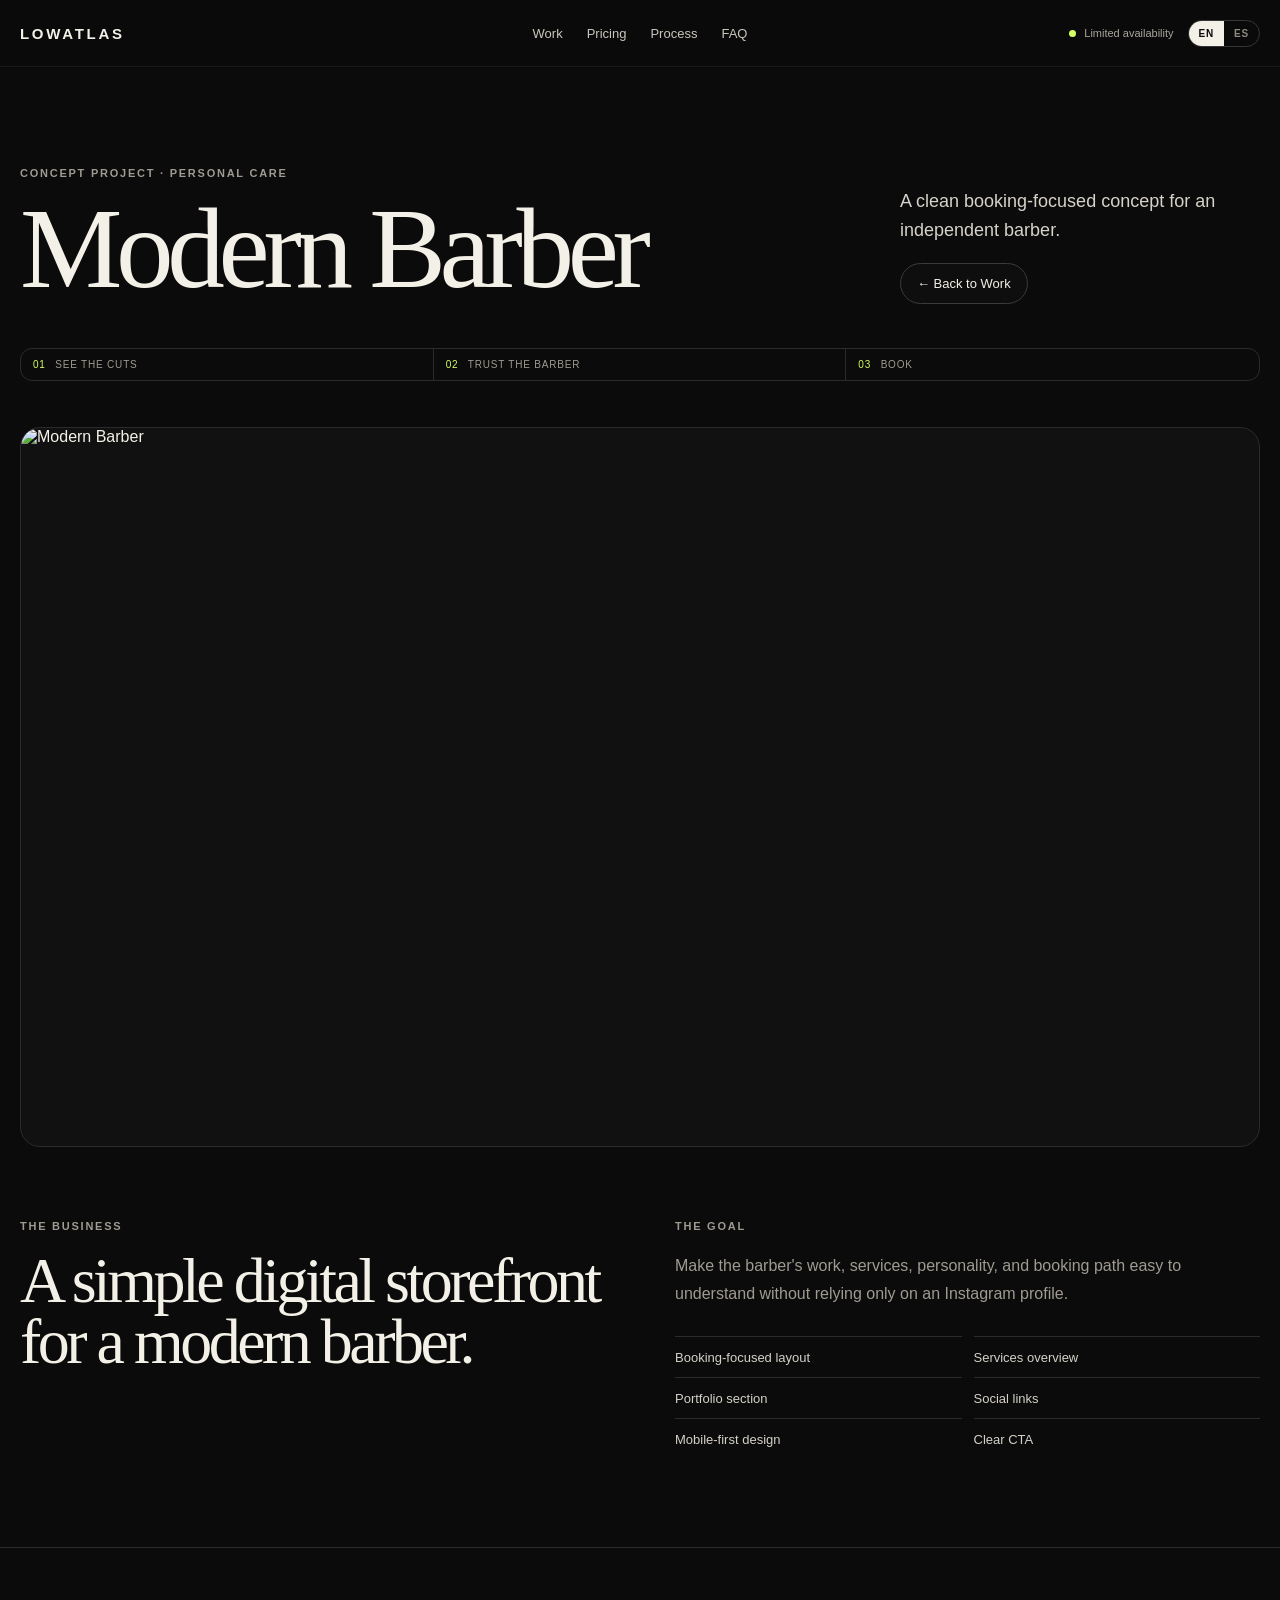
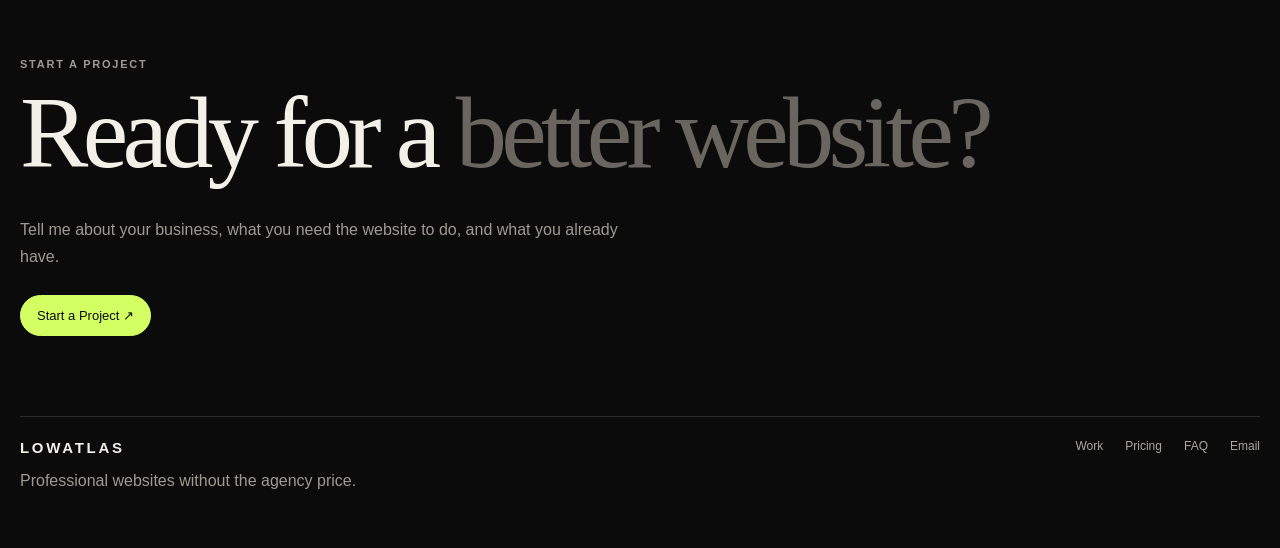
==== commit 92fa8516: "Add files via upload" ====
--- a/barber.html
+++ b/barber.html
@@ -1,58 +1,210 @@
 <!DOCTYPE html>
 <html lang="en">
+
 <head>
   <meta charset="UTF-8">
   <meta name="viewport" content="width=device-width, initial-scale=1.0">
+
   <title>Modern Barber — Lowatlas</title>
+
   <link rel="stylesheet" href="styles.css">
 </head>
+
 <body>
+
+  
 <header class="site-header">
   <div class="container nav">
-    <a class="brand" href="index.html">LOWATLAS</a>
+
+    <a class="brand" href="index.html">
+      LOWATLAS
+    </a>
+
     <nav class="nav__links" aria-label="Main navigation">
-      <a href="index.html#work">Work</a>
-      <a href="index.html#pricing">Pricing</a>
-      <a href="index.html#process">Process</a>
-      <a href="index.html#faq">FAQ</a>
+      
+        <a href="index.html#work">Work</a>
+        <a href="index.html#pricing">Pricing</a>
+        <a href="index.html#process">Process</a>
+        <a href="index.html#faq">FAQ</a>
+        
     </nav>
-    <div class="nav__status"><span class="status-dot"></span>Limited project availability</div>
+
+    <div class="nav__right">
+
+      <div class="nav__status">
+        <span class="status-dot"></span>
+        Limited availability
+      </div>
+
+      
+        <div class="language-switch">
+          <a class="active" href="barber.html">EN</a>
+          <a href="barber-es.html">ES</a>
+        </div>
+        
+
+    </div>
+
   </div>
 </header>
-<main>
-  <!-- PROJECT HEADER -->
-  <section class="project-page">
-    <div class="container">
-      <div class="project-page__header">
-        <div><p class="eyebrow">Concept Project · Personal Care</p><h1 class="display project-page__title">Modern Barber</h1></div>
-        <div><p class="project-page__intro">A clean booking-focused concept for an independent barber.</p><div class="hero__buttons"><a class="button" href="index.html#work">← Back to Work</a></div></div>
-      </div>
-
-      <!-- LOWATLAS PROJECT PATH -->
-      <div class="project-signal" style="margin-top:44px;"><div class="project-signal__item"><span>01</span> See the cuts</div><div class="project-signal__item"><span>02</span> Trust the barber</div><div class="project-signal__item"><span>03</span> Book</div></div>
-
-      <!-- REAL PHOTOGRAPHY -->
-      <div class="project-page__image"><img src="https://images.unsplash.com/photo-1503951914875-452162b0f3f1?auto=format&fit=crop&w=1800&q=85" alt="Modern Barber"></div>
-
-      <!-- PROJECT DETAILS -->
-      <div class="project-page__details">
-        <div><p class="eyebrow">The business</p><h2 class="display">A simple digital storefront for a modern barber.</h2></div>
-        <div><p class="eyebrow">The goal</p><p>Make the barber's work, services, personality, and booking path easy to understand without relying only on an Instagram profile.</p><div class="project-page__list"><div>Booking-focused layout</div><div>Services overview</div><div>Portfolio section</div><div>Social links</div><div>Mobile-first design</div><div>Clear CTA</div></div></div>
-      </div>
-    </div>
-  </section>
-</main>
+
+
+  <main>
+
+    <!-- =====================================================
+         PROJECT HEADER
+         ===================================================== -->
+
+    <section class="project-page">
+
+      <div class="container">
+
+        <div class="project-page__header">
+
+          <div>
+
+            <p class="eyebrow">
+              Concept Project · Personal Care
+            </p>
+
+            <h1 class="display project-page__title">
+              Modern Barber
+            </h1>
+
+          </div>
+
+          <div>
+
+            <p class="project-page__intro">
+              A clean booking-focused concept for an independent barber.
+            </p>
+
+            <div class="hero__actions">
+
+              
+
+              <a
+                class="button"
+                href="index.html#work"
+              >
+                ← Back to Work
+              </a>
+
+            </div>
+
+          </div>
+
+        </div>
+
+
+        <!-- LOWATLAS PROJECT PATH -->
+
+        <div class="project-signal" style="margin-top:44px;">
+          <div><span>01</span> See the cuts</div>
+<div><span>02</span> Trust the barber</div>
+<div><span>03</span> Book</div>
+        </div>
+
+
+        <!-- PROJECT VISUAL -->
+
+        <div class="project-page__image">
+
+          <img
+            src="https://images.unsplash.com/photo-1703792686658-24e62d626ed2?auto=format&fit=crop&w=1600&q=85"
+            alt="Modern Barber"
+          >
+
+        </div>
+
+
+        <!-- PROJECT DETAILS -->
+
+        <div class="project-page__details">
+
+          <div>
+
+            <p class="eyebrow">
+              The business
+            </p>
+
+            <h2 class="display">
+              A simple digital storefront for a modern barber.
+            </h2>
+
+          </div>
+
+          <div>
+
+            <p class="eyebrow">
+              The goal
+            </p>
+
+            <p>
+              Make the barber's work, services, personality, and booking path easy to understand without relying only on an Instagram profile.
+            </p>
+
+            <div class="project-page__list">
+              <div>Booking-focused layout</div>
+<div>Services overview</div>
+<div>Portfolio section</div>
+<div>Social links</div>
+<div>Mobile-first design</div>
+<div>Clear CTA</div>
+            </div>
+
+          </div>
+
+        </div>
+
+      </div>
+
+    </section>
+
+  </main>
+
+  
 <footer id="contact" class="contact">
   <div class="container">
+
     <p class="eyebrow">Start a project</p>
-    <h2 class="display contact__title">Ready for a <span>better website?</span></h2>
-    <a class="button button--accent" href="mailto:lowatlas.studio@gmail.com">Start a Project ↗</a>
+
+    <h2 class="display contact__title">
+      Ready for a <span>better website?</span>
+    </h2>
+
+    <p class="muted" style="max-width:620px;line-height:1.7;margin-bottom:24px;">
+      Tell me about your business, what you need the website to do, and what you already have.
+    </p>
+
+    <a class="button button--accent" href="mailto:lowatlas.studio@gmail.com">
+      Start a Project ↗
+    </a>
+
     <div class="footer">
-      <div><div class="brand">LOWATLAS</div><p class="muted">Professional websites without the agency price.</p></div>
-      <div class="footer__links"><a href="index.html#work">Work</a><a href="index.html#pricing">Pricing</a><a href="index.html#faq">FAQ</a><a href="mailto:lowatlas.studio@gmail.com">Email</a></div>
+
+      <div>
+        <div class="brand">LOWATLAS</div>
+        <p class="muted">Professional websites without the agency price.</p>
+      </div>
+
+      <div class="footer__links">
+        
+        <a href="index.html#work">Work</a>
+        <a href="index.html#pricing">Pricing</a>
+        <a href="index.html#faq">FAQ</a>
+        <a href="mailto:lowatlas.studio@gmail.com">Email</a>
+        
+      </div>
+
     </div>
+
   </div>
 </footer>
-<script src="script.js"></script>
+
+
+  <script src="script.js"></script>
+
 </body>
-</html>+
+</html>
--- a/styles.css
+++ b/styles.css
@@ -1,181 +1,1235 @@
 /* =========================================================
    LOWATLAS — STYLES.CSS
-   Edit map:
-   01 Colors  02 Global  03 Nav  04 Hero  05 Signature
-   06 Work  07 Build  08 Pricing  09 Availability
-   10 Process  11 Care  12 FAQ  13 Footer  14 Project pages
-   ========================================================= */
-
-/* ==================== 01. COLORS ==================== */
+
+   QUICK FIND
+   01 Brand
+   02 Global
+   03 Navigation + language
+   04 Hero
+   05 Signature strip
+   06 Work
+   07 Build points
+   08 Pricing
+   09 Capacity
+   10 Process
+   11 Care
+   12 FAQ
+   13 Contact
+   14 Project pages
+   15 Mobile
+   ========================================================= */
+
+
+/* =========================================================
+   01. BRAND
+   ========================================================= */
+
 :root {
-  --bg:#0b0b0b;
-  --surface:#111111;
-  --surface-2:#171717;
-  --text:#f3f0e8;
-  --muted:#9f9b92;
-  --border:#2c2c2c;
-  --accent:#d4ff63;
-  --max:1260px;
-  --radius:20px;
-}
-
-/* ==================== 02. GLOBAL ==================== */
-*{box-sizing:border-box}
-html{scroll-behavior:smooth}
-body{margin:0;background:var(--bg);color:var(--text);font-family:Inter,-apple-system,BlinkMacSystemFont,"Segoe UI",sans-serif}
-a{color:inherit;text-decoration:none}
-img{display:block;width:100%}
-button{font:inherit}
-.container{width:min(calc(100% - 40px),var(--max));margin:0 auto}
-.section{padding:104px 0}
-.display{margin:0;font-family:Georgia,"Times New Roman",serif;font-weight:500;letter-spacing:-.055em;line-height:.96}
-.eyebrow{margin:0 0 14px;color:var(--muted);font-size:11px;font-weight:700;letter-spacing:.16em;text-transform:uppercase}
-.muted{color:var(--muted)}
-.button{display:inline-flex;align-items:center;justify-content:center;gap:8px;padding:12px 16px;border:1px solid #3b3b3b;border-radius:999px;background:#0d0d0d;color:var(--text);font-size:13px;transition:.18s ease}
-.button:hover{transform:translateY(-2px);border-color:#777}
-.button--primary{background:var(--text);color:#0a0a0a;border-color:var(--text)}
-.button--accent{background:var(--accent);color:#0a0a0a;border-color:var(--accent)}
-.button--small{padding:10px 14px;font-size:12px}
-
-/* ==================== 03. NAV ==================== */
-.site-header{position:sticky;top:0;z-index:100;border-bottom:1px solid rgba(255,255,255,.06);background:rgba(11,11,11,.92);backdrop-filter:blur(14px)}
-.nav{min-height:66px;display:grid;grid-template-columns:1fr auto 1fr;align-items:center;gap:24px}
-.brand{font-size:15px;font-weight:800;letter-spacing:.18em}
-.nav__links{display:flex;gap:26px;color:#cac6bd;font-size:13px}
-.nav__status{justify-self:end;display:flex;align-items:center;gap:8px;color:#aaa69e;font-size:11px}
-.status-dot{width:7px;height:7px;border-radius:50%;background:var(--accent)}
-
-/* ==================== 04. HERO ==================== */
-.hero{position:relative;padding:128px 0 72px;overflow:hidden}
-.hero:before{content:"";position:absolute;inset:0;pointer-events:none;background-image:linear-gradient(to right,rgba(255,255,255,.045) 1px,transparent 1px),linear-gradient(to bottom,rgba(255,255,255,.045) 1px,transparent 1px);background-size:76px 76px;mask-image:linear-gradient(to bottom,#000,transparent 92%)}
-.hero__layout{position:relative;z-index:1;display:grid;grid-template-columns:minmax(0,1fr) 355px;gap:80px;align-items:end}
-.hero__title{max-width:940px;font-size:clamp(62px,9vw,126px)}
-.hero__title span{color:#706c65}
-.hero__copy{margin:0 0 25px;color:#d8d4cb;font-size:19px;line-height:1.55}
-.hero__buttons{display:flex;gap:10px;flex-wrap:wrap}
-.hero__note{margin:18px 0 0;color:var(--muted);font-size:12px;line-height:1.5}
-
-/* ==================== 05. SIGNATURE ==================== */
-.signal{border-top:1px solid var(--border);border-bottom:1px solid var(--border);background:#0d0d0d}
-.signal__inner{min-height:62px;display:grid;grid-template-columns:auto 1fr auto 1fr auto;align-items:center;gap:18px}
-.signal__step{display:flex;align-items:center;gap:10px;font-family:"SFMono-Regular",Consolas,monospace;font-size:11px;letter-spacing:.08em;text-transform:uppercase}
-.signal__number{color:var(--accent)}
-.signal__line{height:1px;background:#323232}
-
-/* ==================== SHARED HEADINGS ==================== */
-.section-heading{display:grid;grid-template-columns:190px minmax(0,1fr);gap:40px;margin-bottom:50px}
-.section-heading__title{max-width:920px;font-size:clamp(42px,6vw,76px)}
-.section-heading__copy{max-width:650px;margin:20px 0 0;color:var(--muted);font-size:15px;line-height:1.7}
-
-/* ==================== 06. WORK ==================== */
-.work-grid{display:grid;grid-template-columns:repeat(12,1fr);gap:18px}
-.work-card{grid-column:span 6;overflow:hidden;border:1px solid var(--border);border-radius:var(--radius);background:var(--surface)}
-.work-card--featured{grid-column:span 12}
-.work-card__visual{position:relative;min-height:430px;overflow:hidden}
-.work-card--featured .work-card__visual{min-height:600px}
-.work-card__photo{position:absolute;inset:0;height:100%;object-fit:cover;filter:brightness(.66) saturate(.84);transition:.26s ease}
-.work-card:hover .work-card__photo{transform:scale(1.015);filter:brightness(.72) saturate(.92)}
-.work-card__shade{position:absolute;inset:0;background:linear-gradient(to top,rgba(0,0,0,.84),rgba(0,0,0,.06) 62%)}
-.work-card__top{position:absolute;top:22px;left:22px;right:22px;display:flex;justify-content:space-between;gap:16px}
-.work-card__index{font-family:"SFMono-Regular",Consolas,monospace;font-size:10px;letter-spacing:.12em}
-.work-card__status{padding:7px 10px;border:1px solid rgba(255,255,255,.2);border-radius:999px;background:rgba(0,0,0,.3);font-size:10px;letter-spacing:.08em;text-transform:uppercase}
-.work-card__status--live{border-color:rgba(212,255,99,.5);color:var(--accent)}
-.work-card__content{position:absolute;left:24px;right:24px;bottom:24px;max-width:620px}
-.work-card__title{margin:0 0 10px;font-family:Georgia,"Times New Roman",serif;font-size:clamp(34px,5vw,62px);font-weight:500;letter-spacing:-.05em}
-.work-card__description{max-width:560px;margin:0;color:#d1cdc5;font-size:14px;line-height:1.6}
-.work-card__body{padding:20px 24px 24px}
-.work-card__actions{display:flex;gap:10px;flex-wrap:wrap}
-.project-signal{display:grid;grid-template-columns:repeat(3,1fr);margin-bottom:18px;border:1px solid var(--border);border-radius:12px;overflow:hidden}
-.project-signal__item{padding:10px 12px;border-right:1px solid var(--border);color:var(--muted);font-size:10px;letter-spacing:.09em;text-transform:uppercase}
-.project-signal__item:last-child{border-right:0}
-.project-signal__item span{margin-right:6px;color:var(--accent)}
-
-/* ==================== 07. WHAT I BUILD ==================== */
-.build-grid{display:grid;grid-template-columns:repeat(4,1fr);border:1px solid var(--border);border-radius:var(--radius);overflow:hidden}
-.build-item{min-height:220px;padding:26px;display:flex;flex-direction:column;justify-content:space-between;border-right:1px solid var(--border);background:var(--surface)}
-.build-item:last-child{border-right:0}
-.build-item__icon{color:var(--accent);font-size:20px}
-.build-item h3{margin:0 0 8px;font-size:23px;letter-spacing:-.035em}
-.build-item p{margin:0;color:var(--muted);font-size:13px;line-height:1.6}
-
-/* ==================== 08. PRICING ==================== */
-.pricing-grid{display:grid;grid-template-columns:repeat(2,1fr);gap:18px}
-.price-card{position:relative;padding:30px;border:1px solid var(--border);border-radius:var(--radius);background:var(--surface)}
-.price-card--featured{border-color:#4a4a4a;background:linear-gradient(145deg,#171717,#111)}
-.price-card__badge{position:absolute;top:20px;right:20px;padding:7px 10px;border-radius:999px;background:var(--accent);color:#0a0a0a;font-size:10px;font-weight:800;letter-spacing:.08em;text-transform:uppercase}
-.price-card__name{margin:0 0 10px;font-family:Georgia,"Times New Roman",serif;font-size:40px;font-weight:500;letter-spacing:-.045em}
-.price-card__purpose{min-height:52px;margin:0 0 28px;color:var(--muted);line-height:1.6}
-.price-card__price{margin-bottom:6px;font-family:Georgia,"Times New Roman",serif;font-size:48px;letter-spacing:-.045em}
-.price-card__monthly{margin-bottom:30px;color:var(--muted);font-size:12px}
-.price-card__list{margin:0 0 28px;padding:0;list-style:none}
-.price-card__list li{padding:12px 0;border-top:1px solid var(--border);color:#d5d1c9;font-size:14px}
-.price-card__list li:before{content:"✓";margin-right:10px;color:var(--accent)}
-.price-note{margin-top:18px;padding:20px 22px;display:flex;justify-content:space-between;gap:24px;border:1px dashed #3c3c3c;border-radius:14px;color:var(--muted);font-size:13px;line-height:1.6}
-.price-note strong{color:var(--text)}
-
-/* ==================== 09. AVAILABILITY ==================== */
-.capacity{display:grid;grid-template-columns:1fr 1fr;gap:40px;padding:32px;border:1px solid var(--border);border-radius:var(--radius);background:#191815}
-.capacity__title{margin:0;font-family:Georgia,"Times New Roman",serif;font-size:clamp(34px,5vw,56px);font-weight:500;letter-spacing:-.045em;line-height:1}
-.capacity__copy{margin:0;color:var(--muted);line-height:1.7}
-.capacity__stack{margin-top:18px;display:grid;gap:8px}
-.capacity__row{padding:10px 12px;display:flex;justify-content:space-between;border:1px solid #312f2b;border-radius:10px;color:#c8c3ba;font-size:12px}
-
-/* ==================== 10. PROCESS ==================== */
-.process-grid{display:grid;grid-template-columns:repeat(5,1fr);overflow:hidden;border:1px solid var(--border);border-radius:var(--radius)}
-.process-step{min-height:245px;padding:24px;display:flex;flex-direction:column;justify-content:space-between;border-right:1px solid var(--border)}
-.process-step:last-child{border-right:0}
-.process-step__number{color:var(--accent);font-family:"SFMono-Regular",Consolas,monospace;font-size:11px}
-.process-step h3{margin:0 0 8px;font-size:21px;letter-spacing:-.035em}
-.process-step p{margin:0;color:var(--muted);font-size:13px;line-height:1.55}
-
-/* ==================== 11. CARE ==================== */
-.care{display:grid;grid-template-columns:1fr auto;gap:40px;align-items:center;padding:34px;border:1px solid var(--border);border-radius:var(--radius);background:var(--surface)}
-.care__price{margin:0 0 6px;font-family:Georgia,"Times New Roman",serif;font-size:48px;letter-spacing:-.045em}
-.care__copy{max-width:760px;margin:0;color:var(--muted);line-height:1.65}
-
-/* ==================== 12. FAQ ==================== */
-.faq-list{border-top:1px solid var(--border)}
-.faq-item{border-bottom:1px solid var(--border)}
-.faq-question{width:100%;padding:22px 0;display:flex;align-items:center;justify-content:space-between;gap:20px;border:0;background:transparent;color:var(--text);text-align:left;cursor:pointer}
-.faq-question span:first-child{font-size:18px;letter-spacing:-.02em}
-.faq-icon{color:var(--accent);font-size:18px}
-.faq-answer{display:none;max-width:760px;padding:0 0 24px;color:var(--muted);line-height:1.7}
-.faq-item.is-open .faq-answer{display:block}
-
-/* ==================== 13. FOOTER ==================== */
-.contact{padding:110px 0 42px;border-top:1px solid var(--border)}
-.contact__title{max-width:980px;margin-bottom:34px;font-size:clamp(58px,8vw,112px)}
-.contact__title span{color:#6a665f}
-.footer{margin-top:82px;padding-top:22px;display:grid;grid-template-columns:1fr auto;gap:30px;border-top:1px solid var(--border)}
-.footer__links{display:flex;gap:22px;color:#aaa69e;font-size:12px}
-
-/* ==================== 14. PROJECT PAGES ==================== */
-.project-page{padding:100px 0}
-.project-page__header{display:grid;grid-template-columns:minmax(0,1fr) 360px;gap:70px;align-items:end}
-.project-page__title{font-size:clamp(62px,9vw,126px)}
-.project-page__intro{color:#d7d3ca;font-size:18px;line-height:1.6}
-.project-page__image{margin-top:50px;height:min(68vw,720px);overflow:hidden;border:1px solid var(--border);border-radius:var(--radius)}
-.project-page__image img{height:100%;object-fit:cover;filter:saturate(.9) brightness(.9)}
-.project-page__details{margin-top:70px;display:grid;grid-template-columns:1fr 1fr;gap:70px}
-.project-page__details h2{font-size:clamp(42px,5vw,68px)}
-.project-page__details p{color:var(--muted);line-height:1.75}
-.project-page__list{margin-top:28px;display:grid;grid-template-columns:1fr 1fr;gap:12px}
-.project-page__list div{padding-top:13px;border-top:1px solid var(--border);color:#d5d1c9;font-size:13px}
-
-/* ==================== 15. MOBILE ==================== */
-@media(max-width:980px){
-  .nav{grid-template-columns:1fr auto}.nav__links{display:none}
-  .hero__layout,.section-heading,.capacity,.project-page__header,.project-page__details{grid-template-columns:1fr}
-  .work-card{grid-column:span 12}
-  .build-grid{grid-template-columns:1fr 1fr}.build-item:nth-child(2){border-right:0}
-  .pricing-grid{grid-template-columns:1fr}
-  .process-grid{grid-template-columns:1fr 1fr}.process-step:nth-child(even){border-right:0}.process-step{border-bottom:1px solid var(--border)}
-}
-@media(max-width:620px){
-  .container{width:min(calc(100% - 28px),var(--max))}.section{padding:78px 0}.nav__status{display:none}.hero{padding-top:94px}.hero__title{font-size:58px}
-  .signal__inner{min-height:auto;padding:16px 0;grid-template-columns:1fr;gap:9px}.signal__line{display:none}
-  .work-card__visual,.work-card--featured .work-card__visual{min-height:500px}
-  .build-grid{grid-template-columns:1fr}.build-item{border-right:0;border-bottom:1px solid var(--border)}
-  .price-note{flex-direction:column}.process-grid{grid-template-columns:1fr}.process-step{border-right:0}
-  .care{grid-template-columns:1fr}.footer{grid-template-columns:1fr}.footer__links{flex-wrap:wrap}.project-page__list{grid-template-columns:1fr}
-}
+  --bg: #0b0b0b;
+  --surface: #111111;
+  --surface-2: #171717;
+  --text: #f3f0e8;
+  --muted: #9f9b92;
+  --line: #2b2b2b;
+  --accent: #d4ff63;
+
+  --max: 1260px;
+  --radius: 20px;
+}
+
+
+/* =========================================================
+   02. GLOBAL
+   ========================================================= */
+
+* {
+  box-sizing: border-box;
+}
+
+html {
+  scroll-behavior: smooth;
+}
+
+body {
+  margin: 0;
+  background: var(--bg);
+  color: var(--text);
+
+  font-family:
+    Inter,
+    -apple-system,
+    BlinkMacSystemFont,
+    "Segoe UI",
+    sans-serif;
+}
+
+a {
+  color: inherit;
+  text-decoration: none;
+}
+
+img {
+  display: block;
+  width: 100%;
+}
+
+button {
+  font: inherit;
+}
+
+.container {
+  width: min(calc(100% - 40px), var(--max));
+  margin: 0 auto;
+}
+
+.section {
+  padding: 100px 0;
+}
+
+.display {
+  margin: 0;
+
+  font-family:
+    Georgia,
+    "Times New Roman",
+    serif;
+
+  font-weight: 500;
+  line-height: 0.96;
+  letter-spacing: -0.055em;
+}
+
+.eyebrow {
+  margin: 0 0 14px;
+
+  color: var(--muted);
+
+  font-size: 11px;
+  font-weight: 700;
+  letter-spacing: 0.16em;
+  text-transform: uppercase;
+}
+
+.muted {
+  color: var(--muted);
+}
+
+.button {
+  display: inline-flex;
+  align-items: center;
+  justify-content: center;
+  gap: 8px;
+
+  padding: 12px 16px;
+
+  border: 1px solid #3b3b3b;
+  border-radius: 999px;
+
+  background: #0e0e0e;
+  color: var(--text);
+
+  font-size: 13px;
+
+  transition: 180ms ease;
+}
+
+.button:hover {
+  transform: translateY(-2px);
+  border-color: #777;
+}
+
+.button--primary {
+  border-color: var(--text);
+  background: var(--text);
+  color: #0b0b0b;
+}
+
+.button--accent {
+  border-color: var(--accent);
+  background: var(--accent);
+  color: #0b0b0b;
+}
+
+.button--small {
+  padding: 10px 14px;
+  font-size: 12px;
+}
+
+
+/* =========================================================
+   03. NAVIGATION + LANGUAGE
+   ========================================================= */
+
+.site-header {
+  position: sticky;
+  top: 0;
+  z-index: 100;
+
+  border-bottom: 1px solid rgba(255,255,255,0.06);
+  background: rgba(11,11,11,0.92);
+
+  backdrop-filter: blur(14px);
+}
+
+.nav {
+  min-height: 66px;
+
+  display: grid;
+  grid-template-columns: 1fr auto 1fr;
+  align-items: center;
+
+  gap: 24px;
+}
+
+.brand {
+  font-size: 15px;
+  font-weight: 800;
+  letter-spacing: 0.18em;
+}
+
+.nav__links {
+  display: flex;
+  gap: 24px;
+
+  color: #cac6bd;
+
+  font-size: 13px;
+}
+
+.nav__right {
+  justify-self: end;
+
+  display: flex;
+  align-items: center;
+  gap: 14px;
+}
+
+.nav__status {
+  display: flex;
+  align-items: center;
+  gap: 8px;
+
+  color: #aaa69e;
+
+  font-size: 11px;
+}
+
+.status-dot {
+  width: 7px;
+  height: 7px;
+
+  border-radius: 50%;
+  background: var(--accent);
+}
+
+.language-switch {
+  display: flex;
+  align-items: center;
+
+  overflow: hidden;
+
+  border: 1px solid #363636;
+  border-radius: 999px;
+}
+
+.language-switch a {
+  padding: 7px 10px;
+
+  color: #8f8b84;
+
+  font-size: 10px;
+  font-weight: 800;
+  letter-spacing: 0.08em;
+}
+
+.language-switch a.active {
+  background: var(--text);
+  color: #0b0b0b;
+}
+
+
+/* =========================================================
+   04. HERO
+   ========================================================= */
+
+.hero {
+  position: relative;
+
+  padding: 126px 0 72px;
+
+  overflow: hidden;
+}
+
+.hero::before {
+  content: "";
+
+  position: absolute;
+  inset: 0;
+
+  pointer-events: none;
+
+  background-image:
+    linear-gradient(to right, rgba(255,255,255,0.04) 1px, transparent 1px),
+    linear-gradient(to bottom, rgba(255,255,255,0.04) 1px, transparent 1px);
+
+  background-size: 76px 76px;
+
+  mask-image:
+    linear-gradient(to bottom, rgba(0,0,0,0.9), transparent 92%);
+}
+
+.hero__layout {
+  position: relative;
+  z-index: 1;
+
+  display: grid;
+  grid-template-columns: minmax(0, 1fr) 355px;
+  gap: 80px;
+  align-items: end;
+}
+
+.hero__title {
+  max-width: 940px;
+
+  font-size: clamp(62px, 9vw, 126px);
+}
+
+.hero__title span {
+  color: #706c65;
+}
+
+.hero__copy {
+  margin: 0 0 24px;
+
+  color: #d8d4cb;
+
+  font-size: 19px;
+  line-height: 1.55;
+}
+
+.hero__actions {
+  display: flex;
+  gap: 10px;
+  flex-wrap: wrap;
+}
+
+.hero__note {
+  margin: 18px 0 0;
+
+  color: var(--muted);
+
+  font-size: 12px;
+  line-height: 1.55;
+}
+
+
+/* =========================================================
+   05. SIGNATURE STRIP — SEE / TRUST / CONTACT
+   ========================================================= */
+
+.signal {
+  border-top: 1px solid var(--line);
+  border-bottom: 1px solid var(--line);
+
+  background: #0e0e0e;
+}
+
+.signal__inner {
+  min-height: 62px;
+
+  display: grid;
+  grid-template-columns: auto 1fr auto 1fr auto;
+  align-items: center;
+  gap: 18px;
+}
+
+.signal__step {
+  display: flex;
+  gap: 10px;
+
+  font-family:
+    "SFMono-Regular",
+    Consolas,
+    monospace;
+
+  font-size: 11px;
+  letter-spacing: 0.09em;
+  text-transform: uppercase;
+}
+
+.signal__step span {
+  color: var(--accent);
+}
+
+.signal__line {
+  height: 1px;
+
+  background: #333;
+}
+
+
+/* =========================================================
+   06. WORK
+   ========================================================= */
+
+.section-heading {
+  display: grid;
+  grid-template-columns: 190px minmax(0, 1fr);
+  gap: 40px;
+
+  margin-bottom: 50px;
+}
+
+.section-heading__title {
+  max-width: 920px;
+
+  font-size: clamp(42px, 6vw, 76px);
+}
+
+.section-heading__copy {
+  max-width: 650px;
+  margin: 18px 0 0;
+
+  color: var(--muted);
+
+  line-height: 1.7;
+}
+
+.work-grid {
+  display: grid;
+  grid-template-columns: repeat(12, 1fr);
+  gap: 18px;
+}
+
+.work-card {
+  grid-column: span 6;
+
+  overflow: hidden;
+
+  border: 1px solid var(--line);
+  border-radius: var(--radius);
+
+  background: var(--surface);
+}
+
+.work-card--featured {
+  grid-column: span 12;
+}
+
+.work-card__visual {
+  position: relative;
+
+  min-height: 430px;
+
+  overflow: hidden;
+}
+
+.work-card--featured .work-card__visual {
+  min-height: 560px;
+}
+
+.work-card__photo {
+  position: absolute;
+  inset: 0;
+
+  height: 100%;
+  object-fit: cover;
+
+  filter:
+    brightness(0.68)
+    saturate(0.86);
+
+  transition: 220ms ease;
+}
+
+.work-card:hover .work-card__photo {
+  transform: scale(1.012);
+
+  filter:
+    brightness(0.74)
+    saturate(0.95);
+}
+
+.work-card__logo-photo {
+  background:
+    radial-gradient(circle at 70% 25%, #1b1b1b, #050505 58%);
+}
+
+.work-card__logo-photo img {
+  position: absolute;
+  inset: 50% auto auto 50%;
+
+  width: min(68%, 660px);
+  height: auto;
+
+  transform: translate(-50%, -50%);
+
+  object-fit: contain;
+
+  filter: none;
+}
+
+.work-card__shade {
+  position: absolute;
+  inset: 0;
+
+  background:
+    linear-gradient(
+      to top,
+      rgba(0,0,0,0.84),
+      rgba(0,0,0,0.02) 58%
+    );
+}
+
+.work-card__top {
+  position: absolute;
+  top: 22px;
+  left: 22px;
+  right: 22px;
+
+  z-index: 3;
+
+  display: flex;
+  justify-content: space-between;
+  gap: 16px;
+}
+
+.work-card__index {
+  color: rgba(255,255,255,0.72);
+
+  font-family:
+    "SFMono-Regular",
+    Consolas,
+    monospace;
+
+  font-size: 10px;
+  letter-spacing: 0.12em;
+}
+
+.work-card__status {
+  padding: 7px 10px;
+
+  border: 1px solid rgba(255,255,255,0.22);
+  border-radius: 999px;
+
+  background: rgba(0,0,0,0.34);
+
+  color: #e5e1d9;
+
+  font-size: 10px;
+  letter-spacing: 0.08em;
+  text-transform: uppercase;
+}
+
+.work-card__status--live {
+  border-color: rgba(212,255,99,0.5);
+  color: var(--accent);
+}
+
+.work-card__content {
+  position: absolute;
+  left: 24px;
+  right: 24px;
+  bottom: 24px;
+
+  z-index: 3;
+
+  max-width: 620px;
+}
+
+.work-card__title {
+  margin: 0 0 8px;
+
+  font-family:
+    Georgia,
+    "Times New Roman",
+    serif;
+
+  font-size: clamp(34px, 5vw, 60px);
+  font-weight: 500;
+  letter-spacing: -0.05em;
+}
+
+.work-card__description {
+  max-width: 560px;
+  margin: 0;
+
+  color: #d1cdc5;
+
+  font-size: 14px;
+  line-height: 1.6;
+}
+
+.work-card__body {
+  padding: 20px 24px 24px;
+}
+
+.project-signal {
+  display: grid;
+  grid-template-columns: repeat(3, 1fr);
+
+  margin-bottom: 18px;
+
+  overflow: hidden;
+
+  border: 1px solid var(--line);
+  border-radius: 12px;
+}
+
+.project-signal div {
+  padding: 10px 12px;
+
+  border-right: 1px solid var(--line);
+
+  color: var(--muted);
+
+  font-size: 10px;
+  letter-spacing: 0.08em;
+  text-transform: uppercase;
+}
+
+.project-signal div:last-child {
+  border-right: 0;
+}
+
+.project-signal span {
+  margin-right: 6px;
+
+  color: var(--accent);
+}
+
+.work-card__actions {
+  display: flex;
+  gap: 10px;
+
+  flex-wrap: wrap;
+}
+
+
+/* =========================================================
+   07. WHAT I BUILD
+   ========================================================= */
+
+.build-grid {
+  display: grid;
+  grid-template-columns: repeat(4, 1fr);
+
+  overflow: hidden;
+
+  border: 1px solid var(--line);
+  border-radius: var(--radius);
+}
+
+.build-item {
+  min-height: 220px;
+  padding: 26px;
+
+  display: flex;
+  flex-direction: column;
+  justify-content: space-between;
+
+  border-right: 1px solid var(--line);
+
+  background: var(--surface);
+}
+
+.build-item:last-child {
+  border-right: 0;
+}
+
+.build-item__icon {
+  color: var(--accent);
+
+  font-size: 20px;
+}
+
+.build-item h3 {
+  margin: 0 0 8px;
+
+  font-size: 23px;
+  letter-spacing: -0.035em;
+}
+
+.build-item p {
+  margin: 0;
+
+  color: var(--muted);
+
+  font-size: 13px;
+  line-height: 1.6;
+}
+
+
+/* =========================================================
+   08. PRICING
+   ========================================================= */
+
+.pricing-grid {
+  display: grid;
+  grid-template-columns: repeat(2, 1fr);
+  gap: 18px;
+}
+
+.price-card {
+  position: relative;
+
+  padding: 30px;
+
+  border: 1px solid var(--line);
+  border-radius: var(--radius);
+
+  background: var(--surface);
+}
+
+.price-card--featured {
+  border-color: #4b4b4b;
+
+  background:
+    linear-gradient(
+      145deg,
+      #181818,
+      #111
+    );
+}
+
+.price-card__badge {
+  position: absolute;
+  top: 20px;
+  right: 20px;
+
+  padding: 7px 10px;
+
+  border-radius: 999px;
+
+  background: var(--accent);
+  color: #0b0b0b;
+
+  font-size: 10px;
+  font-weight: 800;
+  letter-spacing: 0.08em;
+  text-transform: uppercase;
+}
+
+.price-card__name {
+  margin: 0 0 10px;
+
+  font-family:
+    Georgia,
+    "Times New Roman",
+    serif;
+
+  font-size: 40px;
+  font-weight: 500;
+  letter-spacing: -0.045em;
+}
+
+.price-card__purpose {
+  min-height: 52px;
+  margin: 0 0 28px;
+
+  color: var(--muted);
+
+  line-height: 1.6;
+}
+
+.price-card__price {
+  margin-bottom: 6px;
+
+  font-family:
+    Georgia,
+    "Times New Roman",
+    serif;
+
+  font-size: 48px;
+  letter-spacing: -0.045em;
+}
+
+.price-card__monthly {
+  margin-bottom: 28px;
+
+  color: var(--muted);
+
+  font-size: 12px;
+}
+
+.price-card__list {
+  margin: 0 0 28px;
+  padding: 0;
+
+  list-style: none;
+}
+
+.price-card__list li {
+  padding: 12px 0;
+
+  border-top: 1px solid var(--line);
+
+  color: #d5d1c9;
+
+  font-size: 14px;
+}
+
+.price-card__list li::before {
+  content: "✓";
+
+  margin-right: 10px;
+
+  color: var(--accent);
+}
+
+.price-note {
+  margin-top: 18px;
+  padding: 20px 22px;
+
+  display: flex;
+  justify-content: space-between;
+  gap: 24px;
+
+  border: 1px dashed #3d3d3d;
+  border-radius: 14px;
+
+  color: var(--muted);
+
+  font-size: 13px;
+  line-height: 1.6;
+}
+
+
+/* =========================================================
+   09. CAPACITY
+   ========================================================= */
+
+.capacity {
+  display: grid;
+  grid-template-columns: 1fr 1fr;
+  gap: 40px;
+
+  padding: 32px;
+
+  border: 1px solid var(--line);
+  border-radius: var(--radius);
+
+  background: #191814;
+}
+
+.capacity__title {
+  margin: 0;
+
+  font-family:
+    Georgia,
+    "Times New Roman",
+    serif;
+
+  font-size: clamp(34px, 5vw, 56px);
+  font-weight: 500;
+  line-height: 1;
+  letter-spacing: -0.045em;
+}
+
+.capacity__copy {
+  margin: 0;
+
+  color: var(--muted);
+
+  line-height: 1.7;
+}
+
+
+/* =========================================================
+   10. PROCESS
+   ========================================================= */
+
+.process-grid {
+  display: grid;
+  grid-template-columns: repeat(5, 1fr);
+
+  overflow: hidden;
+
+  border: 1px solid var(--line);
+  border-radius: var(--radius);
+}
+
+.process-step {
+  min-height: 245px;
+  padding: 24px;
+
+  display: flex;
+  flex-direction: column;
+  justify-content: space-between;
+
+  border-right: 1px solid var(--line);
+}
+
+.process-step:last-child {
+  border-right: 0;
+}
+
+.process-step__number {
+  color: var(--accent);
+
+  font-family:
+    "SFMono-Regular",
+    Consolas,
+    monospace;
+
+  font-size: 11px;
+}
+
+.process-step h3 {
+  margin: 0 0 8px;
+
+  font-size: 21px;
+  letter-spacing: -0.035em;
+}
+
+.process-step p {
+  margin: 0;
+
+  color: var(--muted);
+
+  font-size: 13px;
+  line-height: 1.55;
+}
+
+
+/* =========================================================
+   11. CARE
+   ========================================================= */
+
+.care {
+  padding: 34px;
+
+  display: grid;
+  grid-template-columns: 1fr auto;
+  gap: 40px;
+  align-items: center;
+
+  border: 1px solid var(--line);
+  border-radius: var(--radius);
+
+  background: var(--surface);
+}
+
+.care__price {
+  margin: 0 0 8px;
+
+  font-family:
+    Georgia,
+    "Times New Roman",
+    serif;
+
+  font-size: 48px;
+  letter-spacing: -0.045em;
+}
+
+.care__copy {
+  max-width: 760px;
+  margin: 0;
+
+  color: var(--muted);
+
+  line-height: 1.65;
+}
+
+
+/* =========================================================
+   12. FAQ
+   ========================================================= */
+
+.faq-list {
+  border-top: 1px solid var(--line);
+}
+
+.faq-item {
+  border-bottom: 1px solid var(--line);
+}
+
+.faq-question {
+  width: 100%;
+  padding: 22px 0;
+
+  display: flex;
+  justify-content: space-between;
+  gap: 20px;
+
+  border: 0;
+
+  background: transparent;
+  color: var(--text);
+
+  text-align: left;
+
+  cursor: pointer;
+}
+
+.faq-question span:first-child {
+  font-size: 18px;
+}
+
+.faq-icon {
+  color: var(--accent);
+
+  font-size: 18px;
+}
+
+.faq-answer {
+  display: none;
+
+  max-width: 760px;
+  padding: 0 0 24px;
+
+  color: var(--muted);
+
+  line-height: 1.7;
+}
+
+.faq-item.is-open .faq-answer {
+  display: block;
+}
+
+
+/* =========================================================
+   13. CONTACT
+   ========================================================= */
+
+.contact {
+  padding: 110px 0 42px;
+
+  border-top: 1px solid var(--line);
+}
+
+.contact__title {
+  max-width: 980px;
+  margin-bottom: 34px;
+
+  font-size: clamp(58px, 8vw, 112px);
+}
+
+.contact__title span {
+  color: #6a665f;
+}
+
+.footer {
+  margin-top: 80px;
+  padding-top: 22px;
+
+  display: grid;
+  grid-template-columns: 1fr auto;
+  gap: 30px;
+
+  border-top: 1px solid var(--line);
+}
+
+.footer__links {
+  display: flex;
+  gap: 22px;
+
+  color: #aaa69e;
+
+  font-size: 12px;
+}
+
+
+/* =========================================================
+   14. PROJECT PAGES
+   ========================================================= */
+
+.project-page {
+  padding: 100px 0;
+}
+
+.project-page__header {
+  display: grid;
+  grid-template-columns: minmax(0, 1fr) 360px;
+  gap: 70px;
+  align-items: end;
+}
+
+.project-page__title {
+  font-size: clamp(62px, 9vw, 126px);
+}
+
+.project-page__intro {
+  color: #d7d3ca;
+
+  font-size: 18px;
+  line-height: 1.6;
+}
+
+.project-page__image {
+  margin-top: 46px;
+
+  height: min(68vw, 720px);
+
+  overflow: hidden;
+
+  border: 1px solid var(--line);
+  border-radius: var(--radius);
+
+  background: var(--surface);
+}
+
+.project-page__image img {
+  height: 100%;
+
+  object-fit: cover;
+}
+
+.project-page__image--logo img {
+  object-fit: contain;
+
+  padding: 8%;
+}
+
+.project-page__details {
+  margin-top: 70px;
+
+  display: grid;
+  grid-template-columns: 1fr 1fr;
+  gap: 70px;
+}
+
+.project-page__details h2 {
+  font-size: clamp(42px, 5vw, 68px);
+}
+
+.project-page__details p {
+  color: var(--muted);
+
+  line-height: 1.75;
+}
+
+.project-page__list {
+  margin-top: 28px;
+
+  display: grid;
+  grid-template-columns: 1fr 1fr;
+  gap: 12px;
+}
+
+.project-page__list div {
+  padding-top: 13px;
+
+  border-top: 1px solid var(--line);
+
+  color: #d5d1c9;
+
+  font-size: 13px;
+}
+
+
+/* =========================================================
+   15. MOBILE
+   ========================================================= */
+
+@media (max-width: 980px) {
+
+  .nav {
+    grid-template-columns: 1fr auto;
+  }
+
+  .nav__links {
+    display: none;
+  }
+
+  .nav__status {
+    display: none;
+  }
+
+  .hero__layout,
+  .section-heading,
+  .capacity,
+  .project-page__header,
+  .project-page__details {
+    grid-template-columns: 1fr;
+  }
+
+  .work-card {
+    grid-column: span 12;
+  }
+
+  .build-grid {
+    grid-template-columns: 1fr 1fr;
+  }
+
+  .pricing-grid {
+    grid-template-columns: 1fr;
+  }
+
+  .process-grid {
+    grid-template-columns: 1fr 1fr;
+  }
+
+  .process-step {
+    border-bottom: 1px solid var(--line);
+  }
+
+}
+
+@media (max-width: 620px) {
+
+  .container {
+    width: min(calc(100% - 28px), var(--max));
+  }
+
+  .section {
+    padding: 78px 0;
+  }
+
+  .hero {
+    padding-top: 92px;
+  }
+
+  .hero__title {
+    font-size: 58px;
+  }
+
+  .signal__inner {
+    min-height: auto;
+    padding: 16px 0;
+
+    grid-template-columns: 1fr;
+    gap: 9px;
+  }
+
+  .signal__line {
+    display: none;
+  }
+
+  .work-card__visual,
+  .work-card--featured .work-card__visual {
+    min-height: 490px;
+  }
+
+  .build-grid,
+  .process-grid {
+    grid-template-columns: 1fr;
+  }
+
+  .build-item,
+  .process-step {
+    border-right: 0;
+    border-bottom: 1px solid var(--line);
+  }
+
+  .price-note {
+    flex-direction: column;
+  }
+
+  .care {
+    grid-template-columns: 1fr;
+  }
+
+  .footer {
+    grid-template-columns: 1fr;
+  }
+
+  .footer__links {
+    flex-wrap: wrap;
+  }
+
+  .project-page__list {
+    grid-template-columns: 1fr;
+  }
+
+}
